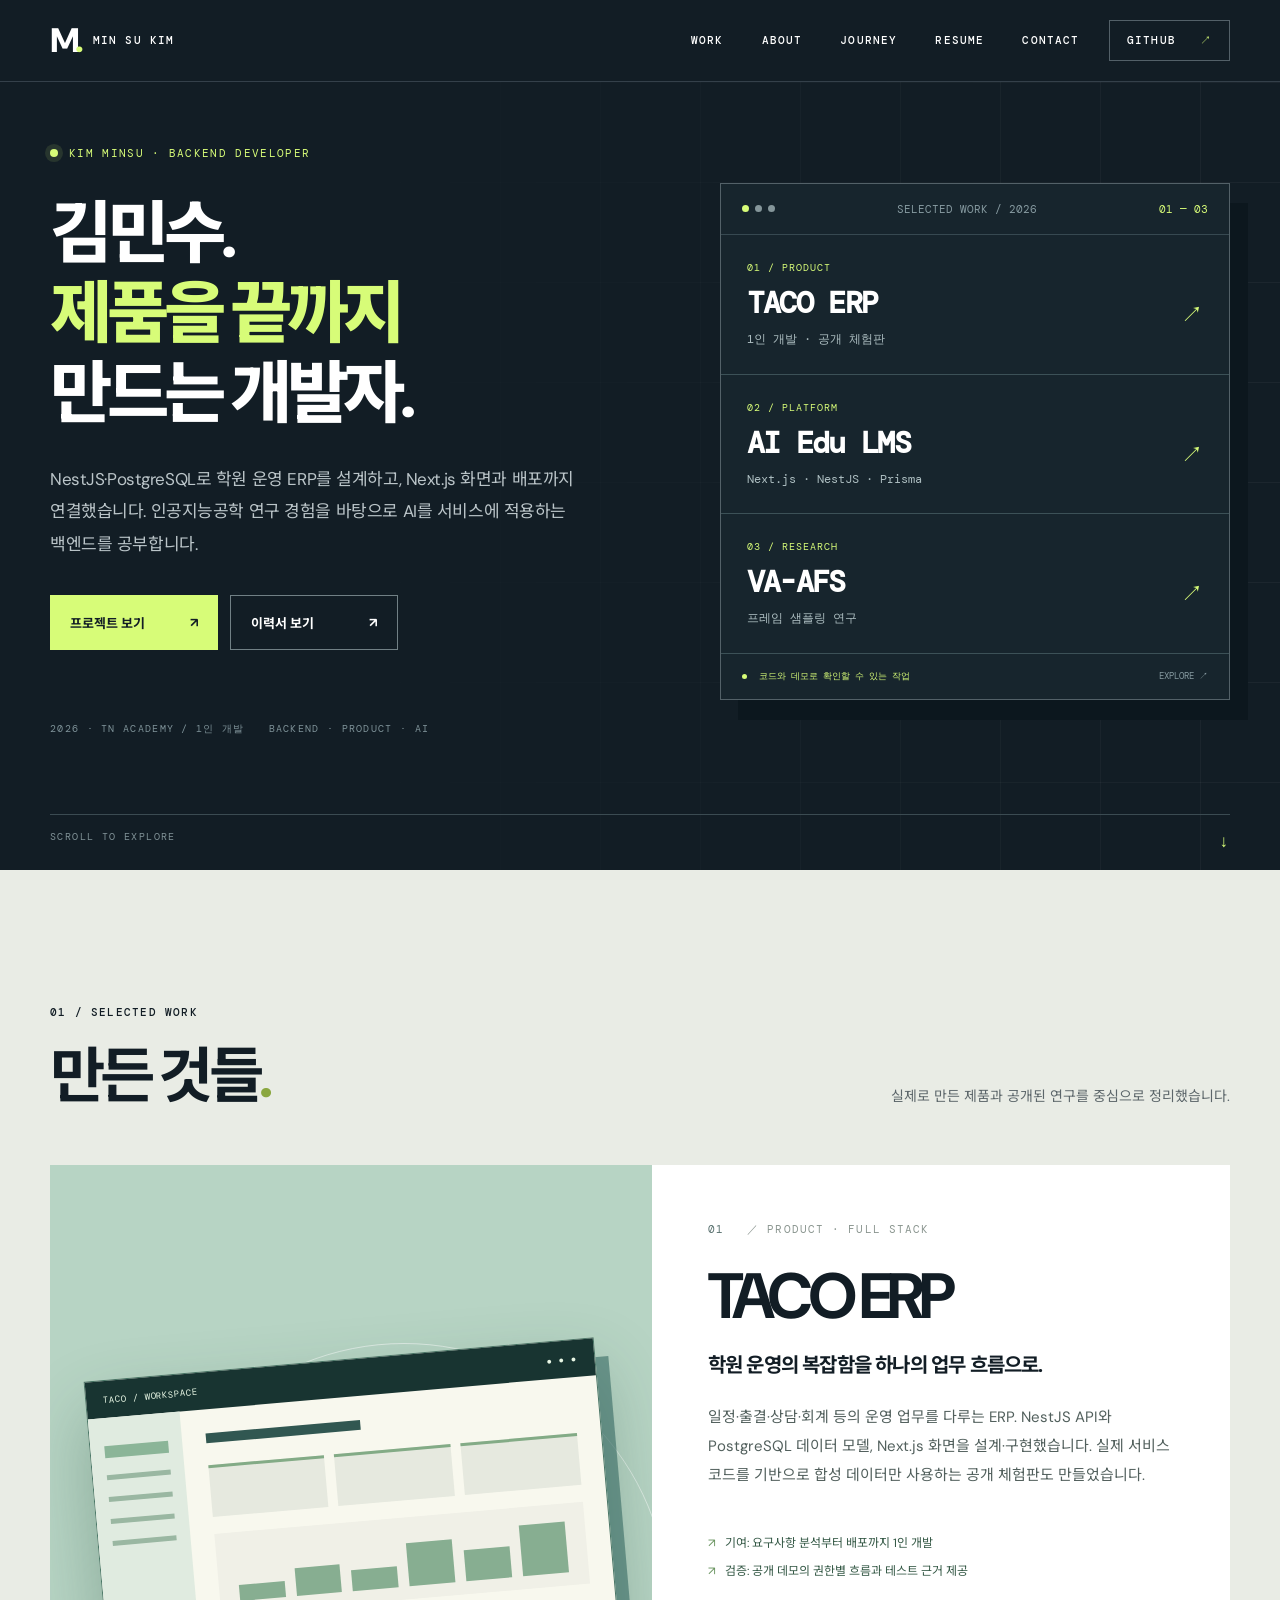
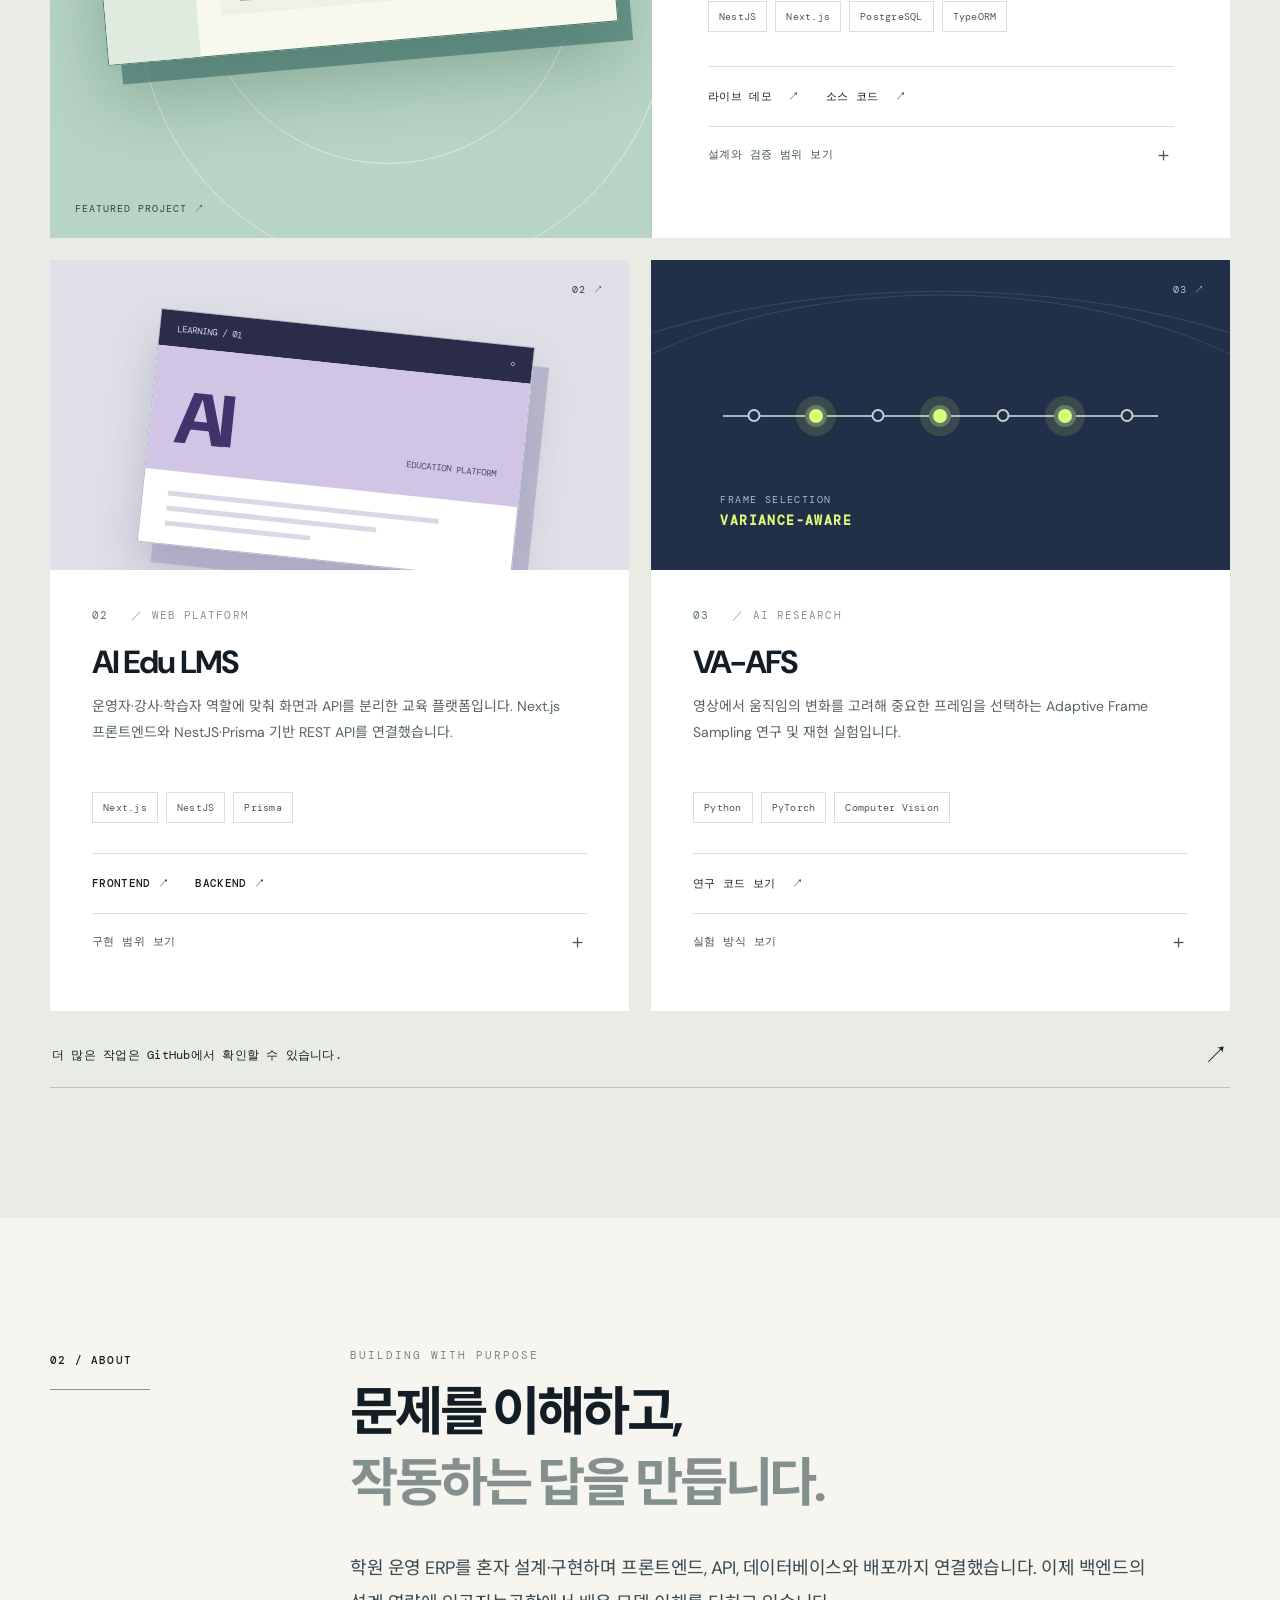
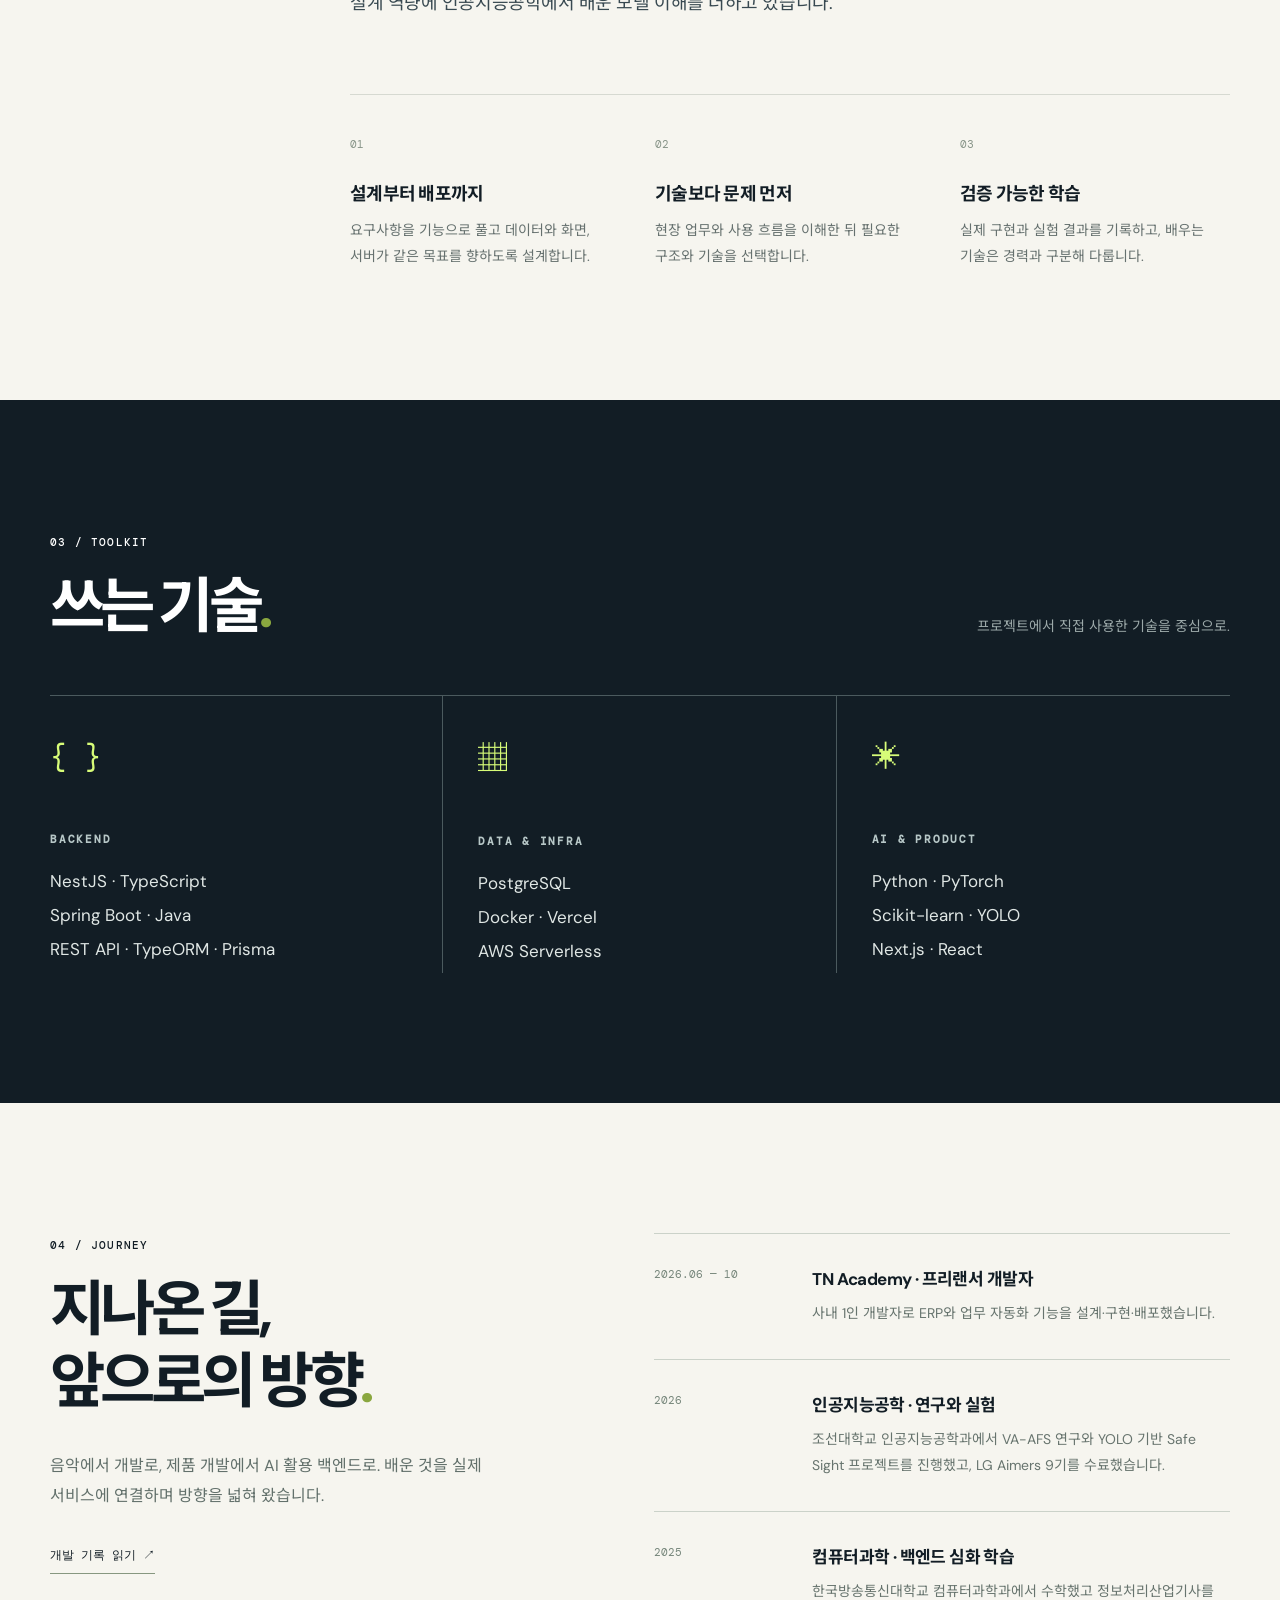
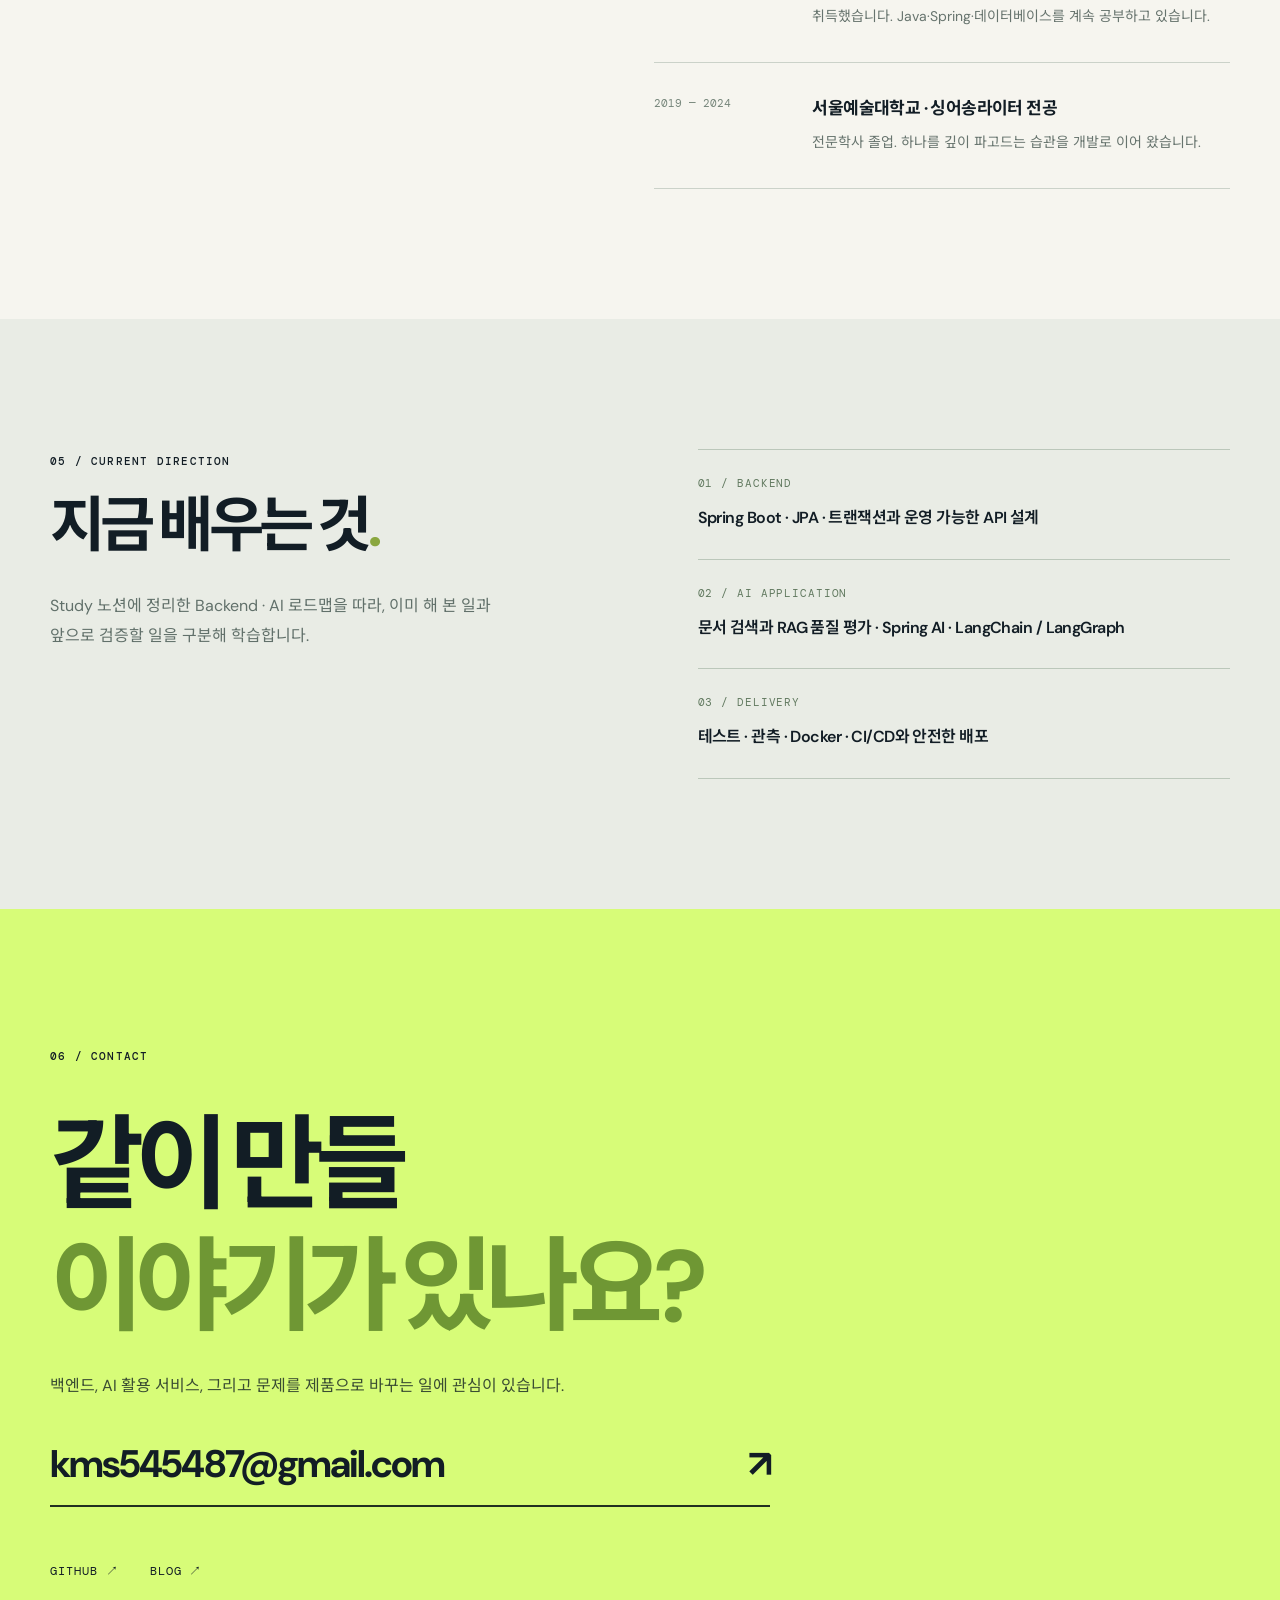
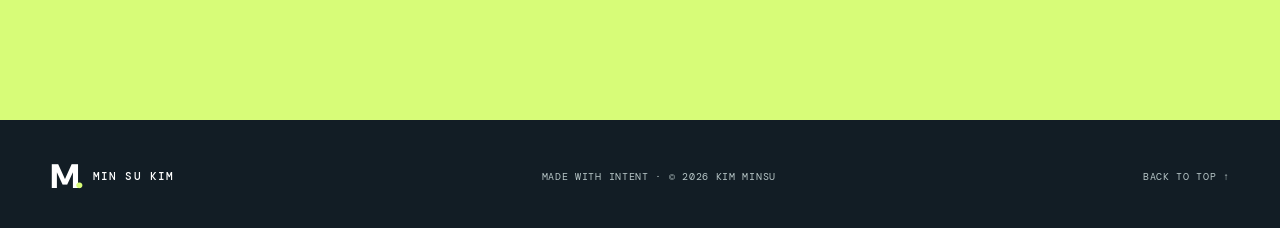
==== index.html @ 041c9965 "feat: publish evidence-based developer portfolio and resume" ====
<!doctype html>
<html lang="ko">
<head>
  <meta charset="utf-8">
  <meta name="viewport" content="width=device-width, initial-scale=1">
  <meta name="theme-color" content="#111c25">
  <meta name="description" content="김민수 | 백엔드와 AI를 연결하는 개발자. NestJS·Spring Boot·PostgreSQL 프로젝트와 머신러닝 연구를 소개합니다.">
  <meta property="og:type" content="website">
  <meta property="og:locale" content="ko_KR">
  <meta property="og:title" content="김민수 — Backend & AI Engineer">
  <meta property="og:description" content="서비스를 설계하고, 만들고, 배포하는 개발자 김민수의 작업 기록.">
  <meta property="og:url" content="https://kiim-miin-su.github.io/github.io/">
  <meta property="og:image" content="https://kiim-miin-su.github.io/github.io/og-image.svg">
  <link rel="canonical" href="https://kiim-miin-su.github.io/github.io/">
  <link rel="icon" href="favicon.svg" type="image/svg+xml">
  <link rel="stylesheet" href="style.css">
  <script src="script.js" defer></script>
  <title>김민수 — Backend & AI Engineer</title>
</head>
<body>
  <a class="skip-link" href="#main">본문으로 바로가기</a>
  <header class="site-header" id="top">
    <div class="container header-inner">
      <a class="wordmark" href="#top" aria-label="김민수 포트폴리오 처음으로"><span class="wordmark-icon">M<span>.</span></span><span>MIN SU KIM</span></a>
      <nav class="desktop-nav" aria-label="주요 메뉴">
        <a href="#work">WORK</a><a href="#about">ABOUT</a><a href="#journey">JOURNEY</a><a href="resume.html">RESUME</a><a href="#contact">CONTACT</a>
      </nav>
      <a class="header-cta" href="https://github.com/Kiim-Miin-Su" target="_blank" rel="noopener noreferrer">GITHUB <span aria-hidden="true">↗</span></a>
      <button class="menu-toggle" type="button" aria-label="메뉴 열기" aria-expanded="false" aria-controls="mobile-nav"><span></span><span></span></button>
    </div>
    <nav class="mobile-nav" id="mobile-nav" aria-label="모바일 메뉴" hidden>
      <a href="#work">프로젝트</a><a href="#about">소개</a><a href="#journey">여정</a><a href="resume.html">이력서</a><a href="#contact">연락하기</a>
    </nav>
  </header>

  <main id="main">
    <section class="hero" aria-labelledby="hero-heading">
      <div class="hero-grid" aria-hidden="true"></div>
      <div class="container hero-inner">
        <div class="hero-copy">
          <div class="eyebrow hero-eyebrow"><span class="status-dot"></span> KIM MINSU · BACKEND DEVELOPER</div>
          <h1 id="hero-heading">김민수.<br><em>제품을 끝까지</em><br>만드는 개발자.</h1>
          <p class="hero-description">NestJS·PostgreSQL로 학원 운영 ERP를 설계하고, Next.js 화면과 배포까지 연결했습니다. 인공지능공학 연구 경험을 바탕으로 AI를 서비스에 적용하는 백엔드를 공부합니다.</p>
          <div class="hero-actions"><a class="button button-accent" href="#work">프로젝트 보기 <span aria-hidden="true">↗</span></a><a class="button button-outline" href="resume.html">이력서 보기 <span aria-hidden="true">↗</span></a></div>
          <div class="hero-meta"><span>2026 · TN ACADEMY / 1인 개발</span><span>BACKEND · PRODUCT · AI</span></div>
        </div>
        <div class="hero-visual hero-proof" aria-label="대표 프로젝트 바로가기">
          <div class="visual-top"><span class="terminal-dots"><i></i><i></i><i></i></span><span>SELECTED WORK / 2026</span><span>01 — 03</span></div>
          <a href="https://taco-portfolio.vercel.app" target="_blank" rel="noopener noreferrer" class="proof-row"><span class="proof-index">01 / PRODUCT</span><strong>TACO ERP</strong><span class="proof-desc">1인 개발 · 공개 체험판</span><span aria-hidden="true">↗</span></a>
          <a href="https://github.com/Kiim-Miin-Su/kit-back" target="_blank" rel="noopener noreferrer" class="proof-row"><span class="proof-index">02 / PLATFORM</span><strong>AI Edu LMS</strong><span class="proof-desc">Next.js · NestJS · Prisma</span><span aria-hidden="true">↗</span></a>
          <a href="https://github.com/Kiim-Miin-Su/VA-AFS" target="_blank" rel="noopener noreferrer" class="proof-row"><span class="proof-index">03 / RESEARCH</span><strong>VA-AFS</strong><span class="proof-desc">프레임 샘플링 연구</span><span aria-hidden="true">↗</span></a>
          <div class="visual-bottom"><span><i></i> 코드와 데모로 확인할 수 있는 작업</span><span>EXPLORE ↗</span></div>
        </div>
      </div>
      <div class="hero-bottom container"><span>SCROLL TO EXPLORE</span><span aria-hidden="true">↓</span></div>
    </section>

    <section class="work section-pad" id="work" aria-labelledby="work-heading">
      <div class="container"><div class="section-heading"><div><span class="section-index">01 / SELECTED WORK</span><h2 id="work-heading">만든 것들<span class="heading-period">.</span></h2></div><p>실제로 만든 제품과 공개된 연구를 중심으로 정리했습니다.</p></div>
        <article class="project-feature"><div class="feature-art" aria-hidden="true"><div class="art-orbit art-orbit-one"></div><div class="art-orbit art-orbit-two"></div><div class="erp-window"><div class="erp-window-top"><span>TACO / WORKSPACE</span><span>● ● ●</span></div><div class="erp-layout"><div class="erp-sidebar"><i></i><i></i><i></i><i></i><i></i></div><div class="erp-panels"><div class="erp-title"></div><div class="erp-stat-row"><i></i><i></i><i></i></div><div class="erp-chart"><div></div><div></div><div></div><div></div><div></div><div></div></div></div></div></div><div class="art-label">FEATURED PROJECT ↗</div></div>
          <div class="feature-body"><div class="project-number">01 <span>／ PRODUCT · FULL STACK</span></div><h3>TACO ERP</h3><p class="project-subtitle">학원 운영의 복잡함을 하나의 업무 흐름으로.</p><p class="project-description">일정·출결·상담·회계 등의 운영 업무를 다루는 ERP. NestJS API와 PostgreSQL 데이터 모델, Next.js 화면을 설계·구현했습니다. 실제 서비스 코드를 기반으로 합성 데이터만 사용하는 공개 체험판도 만들었습니다.</p><div class="project-proof"><span>기여: 요구사항 분석부터 배포까지 1인 개발</span><span>검증: 공개 데모의 권한별 흐름과 테스트 근거 제공</span></div><div class="tag-list"><span>NestJS</span><span>Next.js</span><span>PostgreSQL</span><span>TypeORM</span></div><div class="project-links"><a href="https://taco-portfolio.vercel.app" target="_blank" rel="noopener noreferrer">라이브 데모 <span aria-hidden="true">↗</span></a><a href="https://github.com/Kiim-Miin-Su/taco-portfolio" target="_blank" rel="noopener noreferrer">소스 코드 <span aria-hidden="true">↗</span></a></div><details class="case-details"><summary>설계와 검증 범위 보기</summary><div class="case-detail-body"><p><strong>문제.</strong> 일정·출결·상담·회계 등의 업무가 분산된 학원 운영 흐름을 하나의 서비스로 정리했습니다.</p><p><strong>구현.</strong> NestJS의 권한·DTO·업무 서비스와 PostgreSQL 데이터를 Next.js 화면에 연결했습니다. 체험판에서는 원본 업무 로직에 합성 데이터만 사용합니다.</p><p><strong>검증 범위.</strong> 공개 문서 기준 통합 시나리오 63개(126회 호출)와 인증 추가 20회가 통과했습니다. 고유 API 78/309개가 실제 실행되었으며 전체 API 전수 검증을 뜻하지 않습니다. <a href="https://github.com/Kiim-Miin-Su/taco-portfolio/blob/main/docs/evidence/api-public-http.json" target="_blank" rel="noopener noreferrer">검증 기록 ↗</a></p></div></details></div>
        </article>
        <div class="project-grid">
          <article class="project-card"><div class="card-art art-lms" aria-hidden="true"><div class="lms-screen"><div class="lms-top"><span>LEARNING / 01</span><b>◌</b></div><div class="lms-cover"><span>AI</span><i>EDUCATION PLATFORM</i></div><div class="lms-bars"><i></i><i></i><i></i></div></div><span class="art-corner">02 ↗</span></div><div class="card-copy"><div class="project-number">02 <span>／ WEB PLATFORM</span></div><h3>AI Edu LMS</h3><p>운영자·강사·학습자 역할에 맞춰 화면과 API를 분리한 교육 플랫폼입니다. Next.js 프론트엔드와 NestJS·Prisma 기반 REST API를 연결했습니다.</p><div class="tag-list"><span>Next.js</span><span>NestJS</span><span>Prisma</span></div><div class="project-links"><a href="https://github.com/Kiim-Miin-Su/kit-front" target="_blank" rel="noopener noreferrer">FRONTEND ↗</a><a href="https://github.com/Kiim-Miin-Su/kit-back" target="_blank" rel="noopener noreferrer">BACKEND ↗</a></div><details class="case-details"><summary>구현 범위 보기</summary><div class="case-detail-body"><p><strong>구성.</strong> Next.js App Router의 역할별 화면과 NestJS REST API, Prisma·PostgreSQL 저장소로 분리했습니다.</p><p><strong>확인.</strong> 공개된 프론트엔드·백엔드 README에서 실행 절차와 API 구성을 확인할 수 있습니다. AI 연동은 저장소의 구현 범위에 따라 확인해 주세요.</p></div></details></div></article>
          <article class="project-card"><div class="card-art art-research" aria-hidden="true"><div class="research-path"><span class="research-dot"></span><span class="research-dot active"></span><span class="research-dot"></span><span class="research-dot active"></span><span class="research-dot"></span><span class="research-dot active"></span><span class="research-dot"></span></div><span class="research-label">FRAME SELECTION<br><strong>VARIANCE-AWARE</strong></span><span class="art-corner">03 ↗</span></div><div class="card-copy"><div class="project-number">03 <span>／ AI RESEARCH</span></div><h3>VA-AFS</h3><p>영상에서 움직임의 변화를 고려해 중요한 프레임을 선택하는 Adaptive Frame Sampling 연구 및 재현 실험입니다.</p><div class="tag-list"><span>Python</span><span>PyTorch</span><span>Computer Vision</span></div><div class="project-links"><a href="https://github.com/Kiim-Miin-Su/VA-AFS" target="_blank" rel="noopener noreferrer">연구 코드 보기 <span aria-hidden="true">↗</span></a></div><details class="case-details"><summary>실험 방식 보기</summary><div class="case-detail-body"><p><strong>문제.</strong> 영상의 모든 프레임을 같은 비중으로 처리할 때 중요한 움직임을 효율적으로 고르는 방법을 탐색했습니다.</p><p><strong>실험.</strong> MediaPipe로 skeleton 좌표를 추출하고 분산을 반영한 기준으로 프레임을 선택합니다. BlockGCN 성능 비교 절차를 저장소에 문서화했습니다.</p><p><strong>결과 표기.</strong> 공개 README에 정확도 수치가 확정되어 있지 않아 성능 개선 수치를 주장하지 않습니다.</p></div></details></div></article>
        </div>
        <a class="all-work" href="https://github.com/Kiim-Miin-Su?tab=repositories" target="_blank" rel="noopener noreferrer"><span>더 많은 작업은 GitHub에서 확인할 수 있습니다.</span><span aria-hidden="true">↗</span></a>
      </div>
    </section>

    <section class="intro section-pad" id="about" aria-labelledby="about-heading">
      <div class="container intro-grid">
        <div class="section-side"><span class="section-index">02 / ABOUT</span><span class="section-line"></span></div>
        <div class="intro-content"><p class="kicker">BUILDING WITH PURPOSE</p><h2 id="about-heading">문제를 이해하고,<br><span>작동하는 답을 만듭니다.</span></h2><p class="intro-lead">학원 운영 ERP를 혼자 설계·구현하며 프론트엔드, API, 데이터베이스와 배포까지 연결했습니다. 이제 백엔드의 설계 역량에 인공지능공학에서 배운 모델 이해를 더하고 있습니다.</p>
          <div class="principles"><div><span class="principle-no">01</span><h3>설계부터 배포까지</h3><p>요구사항을 기능으로 풀고 데이터와 화면, 서버가 같은 목표를 향하도록 설계합니다.</p></div><div><span class="principle-no">02</span><h3>기술보다 문제 먼저</h3><p>현장 업무와 사용 흐름을 이해한 뒤 필요한 구조와 기술을 선택합니다.</p></div><div><span class="principle-no">03</span><h3>검증 가능한 학습</h3><p>실제 구현과 실험 결과를 기록하고, 배우는 기술은 경력과 구분해 다룹니다.</p></div></div>
        </div>
      </div>
    </section>

    <section class="capabilities section-pad" aria-labelledby="skills-heading"><div class="container"><div class="section-heading"><div><span class="section-index">03 / TOOLKIT</span><h2 id="skills-heading">쓰는 기술<span class="heading-period">.</span></h2></div><p>프로젝트에서 직접 사용한 기술을 중심으로.</p></div><div class="skill-grid"><div class="skill-group"><span class="skill-icon">{ }</span><h3>BACKEND</h3><p>NestJS · TypeScript<br>Spring Boot · Java<br>REST API · TypeORM · Prisma</p></div><div class="skill-group"><span class="skill-icon">▦</span><h3>DATA &amp; INFRA</h3><p>PostgreSQL<br>Docker · Vercel<br>AWS Serverless</p></div><div class="skill-group"><span class="skill-icon">✳</span><h3>AI &amp; PRODUCT</h3><p>Python · PyTorch<br>Scikit-learn · YOLO<br>Next.js · React</p></div></div></div></section>

    <section class="journey section-pad" id="journey" aria-labelledby="journey-heading"><div class="container journey-grid"><div class="journey-intro"><span class="section-index">04 / JOURNEY</span><h2 id="journey-heading">지나온 길,<br>앞으로의 방향<span class="heading-period">.</span></h2><p>음악에서 개발로, 제품 개발에서 AI 활용 백엔드로. 배운 것을 실제 서비스에 연결하며 방향을 넓혀 왔습니다.</p><a href="https://kms545487.tistory.com" target="_blank" rel="noopener noreferrer" class="text-link">개발 기록 읽기 <span aria-hidden="true">↗</span></a></div><div class="timeline"><div class="timeline-item"><span class="timeline-year">2026.06 — 10</span><div><h3>TN Academy · 프리랜서 개발자</h3><p>사내 1인 개발자로 ERP와 업무 자동화 기능을 설계·구현·배포했습니다.</p></div></div><div class="timeline-item"><span class="timeline-year">2026</span><div><h3>인공지능공학 · 연구와 실험</h3><p>조선대학교 인공지능공학과에서 VA-AFS 연구와 YOLO 기반 Safe Sight 프로젝트를 진행했고, LG Aimers 9기를 수료했습니다.</p></div></div><div class="timeline-item"><span class="timeline-year">2025</span><div><h3>컴퓨터과학 · 백엔드 심화 학습</h3><p>한국방송통신대학교 컴퓨터과학과에서 수학했고 정보처리산업기사를 취득했습니다. Java·Spring·데이터베이스를 계속 공부하고 있습니다.</p></div></div><div class="timeline-item"><span class="timeline-year">2019 — 2024</span><div><h3>서울예술대학교 · 싱어송라이터 전공</h3><p>전문학사 졸업. 하나를 깊이 파고드는 습관을 개발로 이어 왔습니다.</p></div></div></div></div></section>

    <section class="learning section-pad" aria-labelledby="learning-heading"><div class="container learning-grid"><div><span class="section-index">05 / CURRENT DIRECTION</span><h2 id="learning-heading">지금 배우는 것<span class="heading-period">.</span></h2><p>Study 노션에 정리한 Backend · AI 로드맵을 따라, 이미 해 본 일과 앞으로 검증할 일을 구분해 학습합니다.</p></div><div class="learning-list"><div><span>01 / BACKEND</span><p>Spring Boot · JPA · 트랜잭션과 운영 가능한 API 설계</p></div><div><span>02 / AI APPLICATION</span><p>문서 검색과 RAG 품질 평가 · Spring AI · LangChain / LangGraph</p></div><div><span>03 / DELIVERY</span><p>테스트 · 관측 · Docker · CI/CD와 안전한 배포</p></div></div></div></section>

    <section class="contact section-pad" id="contact" aria-labelledby="contact-heading"><div class="container contact-inner"><span class="section-index">06 / CONTACT</span><h2 id="contact-heading">같이 만들<br><em>이야기가 있나요?</em></h2><p>백엔드, AI 활용 서비스, 그리고 문제를 제품으로 바꾸는 일에 관심이 있습니다.</p><a class="contact-mail" href="mailto:kms545487@gmail.com">kms545487@gmail.com <span aria-hidden="true">↗</span></a><div class="contact-other"><a href="https://github.com/Kiim-Miin-Su" target="_blank" rel="noopener noreferrer">GITHUB ↗</a><a href="https://kms545487.tistory.com" target="_blank" rel="noopener noreferrer">BLOG ↗</a></div></div></section>
  </main>
  <footer class="site-footer"><div class="container footer-inner"><a class="wordmark" href="#top"><span class="wordmark-icon">M<span>.</span></span><span>MIN SU KIM</span></a><span>MADE WITH INTENT · © 2026 KIM MINSU</span><a href="#top">BACK TO TOP ↑</a></div></footer>
</body>
</html>
---- style.css ----
@import url('https://fonts.googleapis.com/css2?family=DM+Mono:wght@400;500&family=DM+Sans:wght@400;500;600;700&family=Noto+Sans+KR:wght@400;500;600;700;800;900&display=swap');

:root{--ink:#121d25;--ink-2:#192731;--paper:#f6f5ef;--white:#fff;--muted:#5c666a;--acid:#d7fc78;--line:#d6d9d1;--mono:'DM Mono',ui-monospace,SFMono-Regular,monospace;--body:'DM Sans','Noto Sans KR',system-ui,sans-serif}
*,*::before,*::after{box-sizing:border-box}
html{scroll-behavior:smooth;scroll-padding-top:80px}
body{margin:0;color:var(--ink);background:var(--paper);font-family:var(--body);-webkit-font-smoothing:antialiased;word-break:keep-all}
body.menu-open{overflow:hidden}
button,a{-webkit-tap-highlight-color:transparent}
a{color:inherit;text-decoration:none}
button{font:inherit}
button:focus-visible,a:focus-visible{outline:3px solid #8dad30;outline-offset:4px}
::selection{background:var(--acid);color:var(--ink)}
.container{width:min(100% - 100px,1320px);margin-inline:auto}
.skip-link{position:absolute;z-index:100;top:-100px;left:20px;background:var(--acid);padding:12px 18px}.skip-link:focus{top:16px}
.site-header{height:82px;background:var(--ink);border-bottom:1px solid #34404a;color:var(--white);position:relative;z-index:20}
.header-inner{display:flex;align-items:center;justify-content:space-between;height:100%;gap:30px}
.wordmark{display:inline-flex;align-items:center;gap:13px;white-space:nowrap;font:500 11px/1 var(--mono);letter-spacing:.11em}
.wordmark-icon{font-family:var(--body);font-size:34px;font-weight:900;letter-spacing:-.14em;line-height:.8}.wordmark-icon span{color:var(--acid)}
.desktop-nav{display:flex;align-items:center;gap:clamp(20px,3vw,50px);margin-left:auto}.desktop-nav a,.header-cta{font:500 11px/1 var(--mono);letter-spacing:.1em;transition:color .2s}.desktop-nav a:hover,.header-cta:hover{color:var(--acid)}
.header-cta{border:1px solid #536068;padding:14px 17px;white-space:nowrap}.header-cta span{margin-left:16px;color:var(--acid)}
.menu-toggle{display:none;cursor:pointer;background:none;border:0;padding:12px;flex-direction:column;gap:6px}.menu-toggle span{width:22px;height:2px;background:white}.mobile-nav[hidden]{display:none}
.hero{background:var(--ink);color:var(--white);position:relative;overflow:hidden}.hero-grid{position:absolute;inset:0;background-image:linear-gradient(#ffffff0b 1px,transparent 1px),linear-gradient(90deg,#ffffff0b 1px,transparent 1px);background-size:100px 100px;mask-image:linear-gradient(to right,transparent 25%,black 100%);pointer-events:none}
.hero-inner{min-height:690px;display:grid;grid-template-columns:1fr minmax(380px,.88fr);align-items:center;gap:clamp(55px,7vw,135px);position:relative;padding-top:64px;padding-bottom:78px}
.eyebrow,.section-index,.kicker,.project-number,.tag-list,.project-links,.hero-meta,.hero-bottom,.principle-no,.timeline-year,.skill-group h3,.learning-list span,.contact-other,.site-footer,.text-link,.all-work{font-family:var(--mono)}
.hero-eyebrow{display:flex;align-items:center;gap:11px;color:var(--acid);font-size:11px;letter-spacing:.12em}.status-dot{width:8px;height:8px;background:var(--acid);border-radius:50%;box-shadow:0 0 0 5px #d7fc781b}
h1,h2,h3,p{margin-top:0}.hero h1{font-weight:800;font-size:clamp(45px,5.3vw,86px);letter-spacing:-.075em;line-height:1.18;margin:34px 0 29px}.hero h1 em,.contact h2 em{color:var(--acid);font-style:normal}.hero-description{max-width:550px;color:#bbc5c9;font-size:17px;line-height:1.9;letter-spacing:-.025em;margin-bottom:35px}.hero-actions{display:flex;gap:12px;flex-wrap:wrap}.button{display:inline-flex;justify-content:space-between;align-items:center;gap:32px;min-width:168px;padding:17px 20px;font-size:13px;font-weight:700;transition:transform .2s,background .2s}.button:hover{transform:translateY(-3px)}.button-accent{background:var(--acid);color:var(--ink)}.button-accent:hover{background:#e8ffa8}.button-outline{border:1px solid #718085;color:white}.button-outline:hover{background:#23343e}.hero-meta{display:flex;flex-wrap:wrap;gap:9px 24px;margin-top:72px;color:#7e9298;font-size:10px;letter-spacing:.13em}
.hero-visual{position:relative;max-width:560px;width:100%;justify-self:end;background:#17252d;border:1px solid #536168;box-shadow:20px 24px 0 #0c171e,0 35px 70px #0003;transform:rotate(1.2deg);font-family:var(--mono);font-size:11px}.visual-top,.visual-bottom{display:flex;align-items:center;justify-content:space-between;color:#869aa0;padding:16px 21px;border-bottom:1px solid #374951}.visual-top span:last-child{color:var(--acid)}.terminal-dots{display:flex;gap:6px}.terminal-dots i{width:7px;height:7px;border-radius:50%;background:#85969a}.terminal-dots i:first-child{background:#d7fc78}.visual-body{padding:35px 32px 30px}.visual-comment{color:#78908f;margin-bottom:20px}.visual-code{font:500 clamp(12px,1.18vw,16px)/2.05 var(--mono);white-space:nowrap;color:#d9e5e5}.code-purple{color:#caafe7}.code-green{color:#a8d6b5}.code-yellow{color:var(--acid)}.cursor{color:var(--acid);animation:blink 1s step-end infinite}@keyframes blink{50%{opacity:0}}.visual-diagram{display:flex;align-items:center;justify-content:space-between;gap:6px;border-top:1px dashed #465760;margin-top:35px;padding-top:24px;color:#b5c9c7;font-size:9px}.visual-diagram span{border:1px solid #61716d;padding:8px 7px}.visual-diagram b{color:var(--acid)}.visual-bottom{border-bottom:0;border-top:1px solid #374951;padding-block:16px;font-size:9px}.visual-bottom span:first-child{color:var(--acid)}.visual-bottom i{display:inline-block;width:5px;height:5px;border-radius:50%;background:var(--acid);vertical-align:middle;margin-right:7px}
.hero-bottom{position:relative;display:flex;justify-content:space-between;border-top:1px solid #3b4b52;padding-top:15px;padding-bottom:18px;color:#809297;font:10px var(--mono);letter-spacing:.14em}.hero-bottom span:last-child{color:var(--acid);font-size:17px}
.section-pad{padding-block:130px}.section-index{display:inline-block;font-size:11px;font-weight:500;letter-spacing:.11em}.section-line{display:block;width:100px;height:1px;background:#87918f;margin-top:20px}.kicker{color:#7c877c;font-size:11px;letter-spacing:.18em;margin-bottom:15px}.intro-grid{display:grid;grid-template-columns:220px 1fr;gap:80px}.intro-content h2{font-size:clamp(35px,4.1vw,64px);letter-spacing:-.06em;line-height:1.35;margin-bottom:32px}.intro-content h2 span{color:#84908d}.intro-lead{font-size:18px;line-height:1.95;max-width:810px;letter-spacing:-.025em;color:#384951}.principles{border-top:1px solid var(--line);display:grid;grid-template-columns:repeat(3,1fr);gap:35px;margin-top:73px;padding-top:37px}.principle-no{color:#879488;font-size:11px}.principles h3{font-size:18px;letter-spacing:-.04em;margin:26px 0 12px}.principles p{color:#66716f;font-size:14px;line-height:1.85;margin:0}
.work{background:#e9ece5}.section-heading{display:flex;justify-content:space-between;align-items:end;gap:35px;margin-bottom:52px}.section-heading h2,.journey h2,.learning h2{font-size:clamp(38px,4.7vw,69px);line-height:1.2;letter-spacing:-.075em;margin:20px 0 0}.heading-period{color:#8aa73f}.section-heading>p{color:var(--muted);font-size:14px;margin:0 0 8px}
.project-feature{display:grid;grid-template-columns:1.04fr 1fr;min-height:510px;background:var(--white)}.feature-art{position:relative;background:#b7d4c4;overflow:hidden;display:flex;align-items:center;justify-content:center;padding:45px}.art-orbit{position:absolute;width:530px;height:530px;border-radius:50%;border:1px solid #ffffff80}.art-orbit-one{transform:translate(10%,20%)}.art-orbit-two{width:375px;height:375px;transform:translate(10%,20%)}.erp-window{position:relative;width:min(100%,520px);height:285px;background:#f8f8ee;box-shadow:13px 20px 0 #366a6399,0 34px 70px #2b524055;transform:rotate(-5deg);border:1px solid #497666}.erp-window-top{height:37px;background:#183431;color:#e8f7e5;display:flex;align-items:center;justify-content:space-between;padding:0 17px;font:9px var(--mono);letter-spacing:.1em}.erp-layout{height:calc(100% - 37px);display:flex}.erp-sidebar{width:18%;background:#e0ebe0;padding:28px 14px}.erp-sidebar i{display:block;height:5px;margin-bottom:17px;background:#9ab7a2}.erp-sidebar i:first-child{height:12px;background:#8bb598}.erp-panels{flex:1;padding:24px}.erp-title{width:42%;height:10px;background:#315751;margin-bottom:22px}.erp-stat-row{display:flex;gap:10px}.erp-stat-row i{display:block;flex:1;height:52px;background:#e6e9df;border-top:3px solid #83ab86}.erp-chart{height:82px;background:#f0f0e7;margin-top:17px;display:flex;align-items:end;gap:11px;padding:13px 20px}.erp-chart div{flex:1;background:#87ae91}.erp-chart div:nth-child(1){height:28%}.erp-chart div:nth-child(2){height:50%}.erp-chart div:nth-child(3){height:37%}.erp-chart div:nth-child(4){height:77%}.erp-chart div:nth-child(5){height:55%}.erp-chart div:nth-child(6){height:91%}.art-label,.art-corner{position:absolute;font:10px var(--mono);letter-spacing:.1em}.art-label{bottom:22px;left:25px;color:#244d3f}.feature-body{padding:clamp(35px,4.4vw,75px);align-self:center}.project-number{color:#59716f;font-size:11px;letter-spacing:.1em}.project-number span{color:#8b9690;margin-left:15px}.feature-body h3{font-size:clamp(44px,5vw,76px);letter-spacing:-.085em;line-height:1.1;margin:25px 0 17px}.project-subtitle{font-size:20px;font-weight:700;letter-spacing:-.04em}.project-description{font-size:15px;line-height:1.95;color:#52605d;margin:25px 0 27px}.tag-list{display:flex;flex-wrap:wrap;gap:8px}.tag-list span{border:1px solid #d8ded8;padding:8px 10px;font-size:10px;letter-spacing:.025em;color:#4a5c53}.project-links{display:flex;gap:26px;flex-wrap:wrap;border-top:1px solid #d8ded8;margin-top:34px;padding-top:22px;font-size:11px;font-weight:500;letter-spacing:.03em}.project-links a:hover,.text-link:hover,.contact-other a:hover{color:#668922}.project-links a span{margin-left:9px}
.project-grid{display:grid;grid-template-columns:repeat(2,minmax(0,1fr));gap:22px;margin-top:22px}.project-card{background:var(--white);min-width:0}.card-art{height:310px;position:relative;overflow:hidden;display:flex;align-items:center;justify-content:center}.art-lms{background:#e0e0e9}.lms-screen{background:#fff;width:65%;height:235px;transform:rotate(6deg) translateY(29px);box-shadow:16px 19px 0 #9e9dbd99,0 25px 45px #53527040;border:1px solid #b7b7c7}.lms-top{height:36px;display:flex;justify-content:space-between;align-items:center;padding:0 17px;background:#2b2c49;color:#d6d6f6;font:9px var(--mono)}.lms-cover{height:124px;background:#d1c5e5;padding:25px;display:flex;align-items:end;justify-content:space-between}.lms-cover span{font-size:73px;font-weight:900;letter-spacing:-.1em;color:#41336b;line-height:.75}.lms-cover i{font:9px var(--mono);font-style:normal;color:#514672}.lms-bars{padding:20px 25px}.lms-bars i{display:block;height:5px;background:#d9d8e4;width:84%;margin-bottom:10px}.lms-bars i:nth-child(2){width:65%}.lms-bars i:nth-child(3){width:45%}.art-corner{top:23px;right:25px;color:#34374e}.art-research{background:#222f48}.art-research::before,.art-research::after{content:'';position:absolute;inset:-50%;border:1px solid #94a6c533;border-radius:50%;transform:translateY(30%)}.art-research::after{inset:-25%;transform:translateY(24%)}.research-path{position:relative;display:flex;align-items:center;gap:0;width:75%;z-index:1}.research-path::before{content:'';position:absolute;height:2px;background:#a5b8c2;left:0;right:0;top:50%}.research-dot{width:15px;height:15px;flex:1;position:relative;z-index:1}.research-dot::after{content:'';display:block;width:13px;height:13px;border-radius:50%;border:2px solid #c4d2d2;background:#222f48;position:absolute;top:1px;left:50%;transform:translateX(-50%)}.research-dot.active::after{width:22px;height:22px;top:-3px;background:var(--acid);border:4px solid #627a69;box-shadow:0 0 0 9px #d7fc7820}.research-label{position:absolute;left:12%;bottom:38px;color:#abbcc5;font:10px/1.8 var(--mono);letter-spacing:.14em}.research-label strong{color:var(--acid);font-size:13px}.art-research .art-corner{color:#bac8d8}.card-copy{padding:38px 42px 42px}.card-copy h3{font-size:32px;letter-spacing:-.06em;margin:18px 0 11px}.card-copy>p{font-size:14px;color:#566560;line-height:1.85;min-height:79px;margin-bottom:19px}.card-copy .project-links{margin-top:30px}.all-work{border-bottom:1px solid #b7c0b9;display:flex;align-items:center;justify-content:space-between;padding:28px 2px 16px;font-size:12px;letter-spacing:.02em}.all-work:hover{color:#678a20}.all-work span:last-child{font-size:24px}
.capabilities{background:var(--ink);color:white}.capabilities .section-heading>p{color:#9ca9a9}.skill-grid{border-top:1px solid #4b5a5e;display:grid;grid-template-columns:repeat(3,1fr)}.skill-group{padding:42px 35px 5px;border-right:1px solid #4b5a5e}.skill-group:first-child{padding-left:0}.skill-group:last-child{border-right:0}.skill-icon{color:var(--acid);font:29px var(--mono)}.skill-group h3{margin:56px 0 18px;font-size:11px;letter-spacing:.16em;color:#b7c7c7}.skill-group p{font-size:17px;line-height:2;color:#e0e7e5;margin:0}
.journey{background:var(--paper)}.journey-grid{display:grid;grid-template-columns:.85fr 1fr;gap:clamp(70px,9vw,150px)}.journey-intro>p{font-size:16px;line-height:1.9;color:#62706b;margin:32px 0}.text-link{display:inline-block;border-bottom:1px solid #879780;padding-bottom:9px;font-size:12px}.timeline-item{display:grid;grid-template-columns:130px 1fr;gap:28px;border-top:1px solid #cbd2c9;padding:31px 0 33px}.timeline-item:last-child{border-bottom:1px solid #cbd2c9}.timeline-year{font-size:11px;line-height:1.7;color:#75857a}.timeline h3{font-size:17px;letter-spacing:-.035em;margin:0 0 11px}.timeline p{font-size:14px;line-height:1.8;color:#67746e;margin:0}
.learning{background:#e9ece5}.learning-grid{display:grid;grid-template-columns:1fr 1fr;gap:clamp(60px,9vw,150px)}.learning-grid>div:first-child>p{max-width:465px;margin:28px 0 0;color:#61706a;line-height:1.9}.learning-list>div{border-top:1px solid #bbc7ba;padding:21px 0 27px}.learning-list>div:last-child{border-bottom:1px solid #bbc7ba}.learning-list span{color:#627a60;font-size:11px;letter-spacing:.08em}.learning-list p{margin:13px 0 0;font-size:16px;font-weight:600;line-height:1.65;letter-spacing:-.035em}
.contact{background:var(--acid);padding-block:135px 140px}.contact-inner{position:relative}.contact h2{font-size:clamp(58px,8vw,118px);letter-spacing:-.09em;line-height:1.2;margin:39px 0 23px}.contact h2 em{color:#6f9734}.contact-inner>p{font-size:16px;line-height:1.7;color:#3a4d32;margin-bottom:40px}.contact-mail{display:flex;align-items:center;justify-content:space-between;width:min(100%,720px);border-bottom:2px solid #203020;padding-bottom:16px;font-size:clamp(24px,3vw,39px);font-weight:700;letter-spacing:-.05em;overflow-wrap:anywhere}.contact-mail:hover{color:#597929}.contact-other{display:flex;gap:31px;margin-top:56px;font-size:12px;letter-spacing:.08em}.contact-other a:hover{color:#496a1f}
.site-footer{background:var(--ink);color:#b7c6c7}.footer-inner{min-height:112px;display:flex;align-items:center;justify-content:space-between;gap:25px;font-size:10px;letter-spacing:.07em}.footer-inner a:last-child:hover{color:var(--acid)}.footer-inner .wordmark{color:white}
@media(max-width:1100px){.container{width:min(100% - 64px,1320px)}.hero-inner{gap:45px;grid-template-columns:1fr .9fr}.hero-visual{transform:none}.visual-body{padding:28px 20px}.intro-grid{grid-template-columns:140px 1fr;gap:38px}.feature-body{padding:38px}.visual-diagram{font-size:8px}.visual-diagram span{padding:7px 4px}.journey-grid{gap:60px}}
@media(max-width:760px){html{scroll-padding-top:65px}.container{width:min(100% - 40px,640px)}.site-header{height:68px}.desktop-nav,.header-cta{display:none}.menu-toggle{display:flex}.mobile-nav{position:absolute;top:68px;left:0;right:0;background:var(--ink-2);border-bottom:1px solid #52615e;padding:14px 20px 25px;display:flex;flex-direction:column}.mobile-nav a{padding:15px 0;font-size:16px;border-bottom:1px solid #ffffff20}.hero-inner{display:flex;flex-direction:column;align-items:stretch;min-height:unset;gap:48px;padding-top:84px;padding-bottom:58px}.hero h1{font-size:clamp(45px,10vw,75px);margin-top:27px}.hero-description{font-size:15px}.hero-meta{margin-top:40px}.hero-visual{max-width:540px;align-self:center;box-shadow:11px 14px 0 #0c171e}.visual-code{font-size:clamp(11px,3vw,16px)}.hero-bottom{padding-top:13px}.section-pad{padding-block:78px}.intro-grid,.journey-grid,.learning-grid{display:block}.section-side{margin-bottom:36px}.section-line{width:56px}.intro-content h2{font-size:clamp(34px,7vw,55px)}.intro-lead{font-size:16px}.principles{grid-template-columns:1fr;gap:22px;margin-top:48px}.principles>div{border-bottom:1px solid var(--line);padding-bottom:23px}.principles h3{margin:13px 0 8px}.section-heading{display:block;margin-bottom:33px}.section-heading>p{margin-top:14px}.project-feature,.project-grid{display:block}.feature-art{min-height:330px}.feature-body{padding:35px 26px 40px}.feature-body h3{font-size:55px}.project-card{margin-top:20px}.card-art{height:270px}.card-copy{padding:31px 27px 35px}.card-copy>p{min-height:0}.skill-grid{grid-template-columns:1fr}.skill-group{border-right:0;border-bottom:1px solid #4b5a5e;padding:27px 0 27px!important}.skill-group:last-child{border-bottom:0}.skill-group h3{margin:17px 0 9px}.skill-group p{font-size:15px}.timeline{margin-top:45px}.learning-list{margin-top:35px}.contact h2{font-size:clamp(55px,10vw,89px)}.contact-mail{font-size:clamp(22px,4vw,34px)}.footer-inner{min-height:150px;flex-wrap:wrap;align-content:center;justify-content:space-between}.footer-inner>span{order:3;width:100%;color:#889a9a}}
@media(max-width:430px){.container{width:calc(100% - 34px)}.hero-inner{padding-top:66px}.hero-eyebrow{font-size:9px}.hero h1{font-size:43px}.button{min-width:145px;padding:15px;gap:12px}.visual-top{padding:13px 10px;font-size:9px}.visual-body{padding:23px 12px}.visual-code{font-size:10px}.visual-diagram{gap:2px;font-size:6px}.visual-diagram span{padding:6px 2px}.visual-bottom{padding:12px 10px;font-size:7px}.erp-window{height:230px}.feature-art{padding:28px;min-height:285px}.timeline-item{grid-template-columns:1fr;gap:9px}.contact-mail{font-size:21px}}
@media(prefers-reduced-motion:reduce){html{scroll-behavior:auto}*,*::before,*::after{animation-duration:.01ms!important;transition-duration:.01ms!important}}

/* Evidence-first project and résumé additions. */
.hero-proof{transform:none;box-shadow:18px 20px 0 #0c171e}
.hero-proof .visual-top{padding-block:18px}
.proof-row{display:grid;grid-template-columns:1fr auto;gap:9px 10px;align-items:center;padding:26px 26px;border-bottom:1px solid #3c5157;transition:background .2s,color .2s}
.proof-row:hover,.proof-row:focus-visible{background:#26403f;color:var(--acid)}
.proof-row .proof-index{grid-column:1/-1;color:var(--acid);font:10px var(--mono);letter-spacing:.1em}
.proof-row strong{font-size:clamp(22px,2.35vw,34px);font-weight:700;letter-spacing:-.055em}
.proof-row .proof-desc{grid-column:1;color:#aebfc2;font-size:12px}
.proof-row>span:last-child{grid-column:2;grid-row:2/4;align-self:center;color:var(--acid);font:22px var(--mono)}
.hero-proof .visual-bottom{border:0;gap:12px}
.project-proof{display:grid;gap:9px;padding:16px 0 20px;font-size:12px;line-height:1.6;color:#355946}
.project-proof span{padding-left:17px;position:relative}.project-proof span::before{content:'↗';position:absolute;left:0;color:#67925d}
.case-details{margin-top:22px;border-top:1px solid #d8ded8;color:#42534c}
.case-details summary{cursor:pointer;padding:18px 0;font:500 11px var(--mono);letter-spacing:.04em;list-style:none;display:flex;justify-content:space-between;align-items:center}
.case-details summary::-webkit-details-marker{display:none}.case-details summary::after{content:'＋';font-size:19px;line-height:1}.case-details[open] summary::after{content:'−'}
.case-details summary:hover{color:#577d28}.case-detail-body{border-top:1px solid #e1e5df;padding:13px 0 2px}.case-detail-body p{font-size:13px;line-height:1.85;margin:12px 0}.case-detail-body strong{color:#1c3126}.case-detail-body a{border-bottom:1px solid currentColor}
.resume-page{background:#ecefe8}.resume-container{width:min(100% - 48px,930px);margin:0 auto}
.resume-breadcrumb{font:11px var(--mono);letter-spacing:.04em;color:#67766d;display:inline-block;margin:45px 0 30px}.resume-breadcrumb:hover{color:#283d2e}
.resume-paper{background:#fff;padding:clamp(26px,6vw,70px);box-shadow:0 14px 60px #2639270d;margin-bottom:65px}
.resume-heading{display:grid;grid-template-columns:1fr auto;gap:24px;border-bottom:2px solid var(--ink);padding-bottom:34px}
.resume-heading .section-index{color:#607e50}.resume-heading h1{font-size:clamp(37px,5vw,66px);letter-spacing:-.07em;line-height:1.1;margin:14px 0 13px}.resume-heading h1 span{display:block;color:#7d8c80;font-size:clamp(15px,2vw,22px);font-weight:500;letter-spacing:0;margin-top:14px}.resume-heading p{max-width:650px;color:#56635c;font-size:15px;line-height:1.8;margin:0}.resume-contact{display:flex;flex-direction:column;align-items:flex-end;justify-content:end;gap:11px;white-space:nowrap;font:11px var(--mono);color:#526b59}.resume-contact a:hover{color:#71953d}.resume-section{display:grid;grid-template-columns:170px 1fr;gap:35px;padding:35px 0;border-bottom:1px solid #dce1d8}.resume-section h2{margin:3px 0;font:500 11px var(--mono);letter-spacing:.1em;color:#607b5d}.resume-section article+article{border-top:1px solid #e5e8e2;margin-top:27px;padding-top:27px}.resume-role{display:flex;justify-content:space-between;align-items:baseline;gap:15px}.resume-role h3{font-size:19px;letter-spacing:-.04em;margin:0 0 11px}.resume-role time,.resume-role>span{font:11px var(--mono);color:#78867c;white-space:nowrap}.resume-section ul{padding-left:18px;margin:9px 0 0}.resume-section li{padding-left:5px;margin:10px 0;line-height:1.8;color:#4e5f54;font-size:14px}.resume-section li::marker{color:#78a45d}.resume-section a{color:#3d6c43;text-decoration:underline;text-underline-offset:3px}.resume-section p{color:#506158;font-size:14px;line-height:1.85;margin:8px 0 0}.resume-tags{display:flex;gap:8px;flex-wrap:wrap;margin:14px 0}.resume-tags span{font:11px var(--mono);padding:7px 9px;background:#eef2eb;color:#3e5a45}.resume-actions{display:flex;justify-content:flex-end;gap:16px;padding:0 0 60px}.resume-actions a,.resume-actions button{background:none;border:0;padding:9px 0;border-bottom:1px solid #839483;cursor:pointer;font:12px var(--mono);color:#384e40}
@media(max-width:760px){.hero-proof{max-width:none}.proof-row{padding:19px 18px}.proof-row strong{font-size:24px}.resume-heading{display:block}.resume-contact{align-items:flex-start;margin-top:23px}.resume-section{display:block;padding:27px 0}.resume-section h2{margin-bottom:21px}.resume-role{display:block}.resume-role time,.resume-role>span{display:block;margin-bottom:12px}.resume-paper{margin-bottom:22px}}
@media print{.site-header,.resume-breadcrumb,.resume-actions,.site-footer{display:none!important}.resume-page{background:white}.resume-paper{box-shadow:none;padding:0;margin:0}.resume-container{width:auto}.resume-section{break-inside:avoid;padding:17px 0}.resume-heading{padding-bottom:18px}.resume-heading h1{font-size:34px}.resume-role h3{font-size:15px}.resume-section li,.resume-section p{font-size:11px}.resume-section article+article{margin-top:12px;padding-top:12px}}
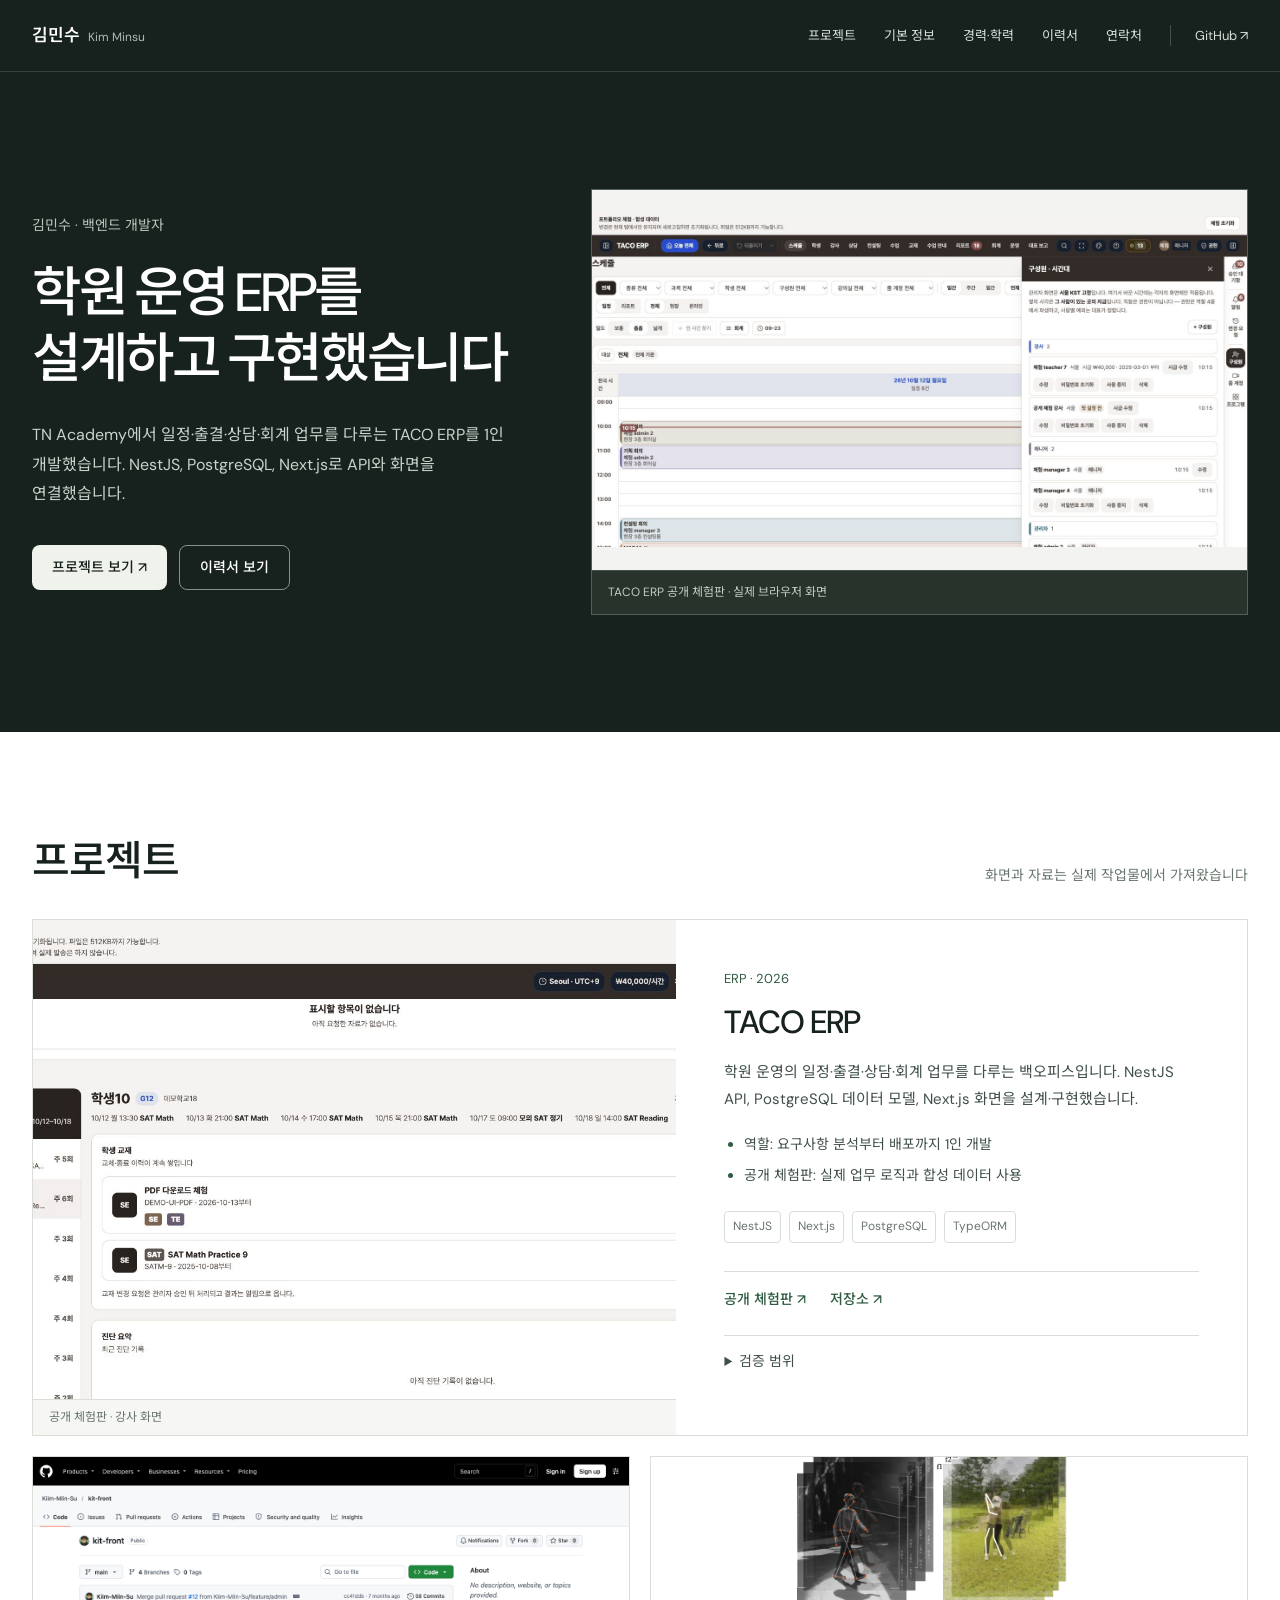
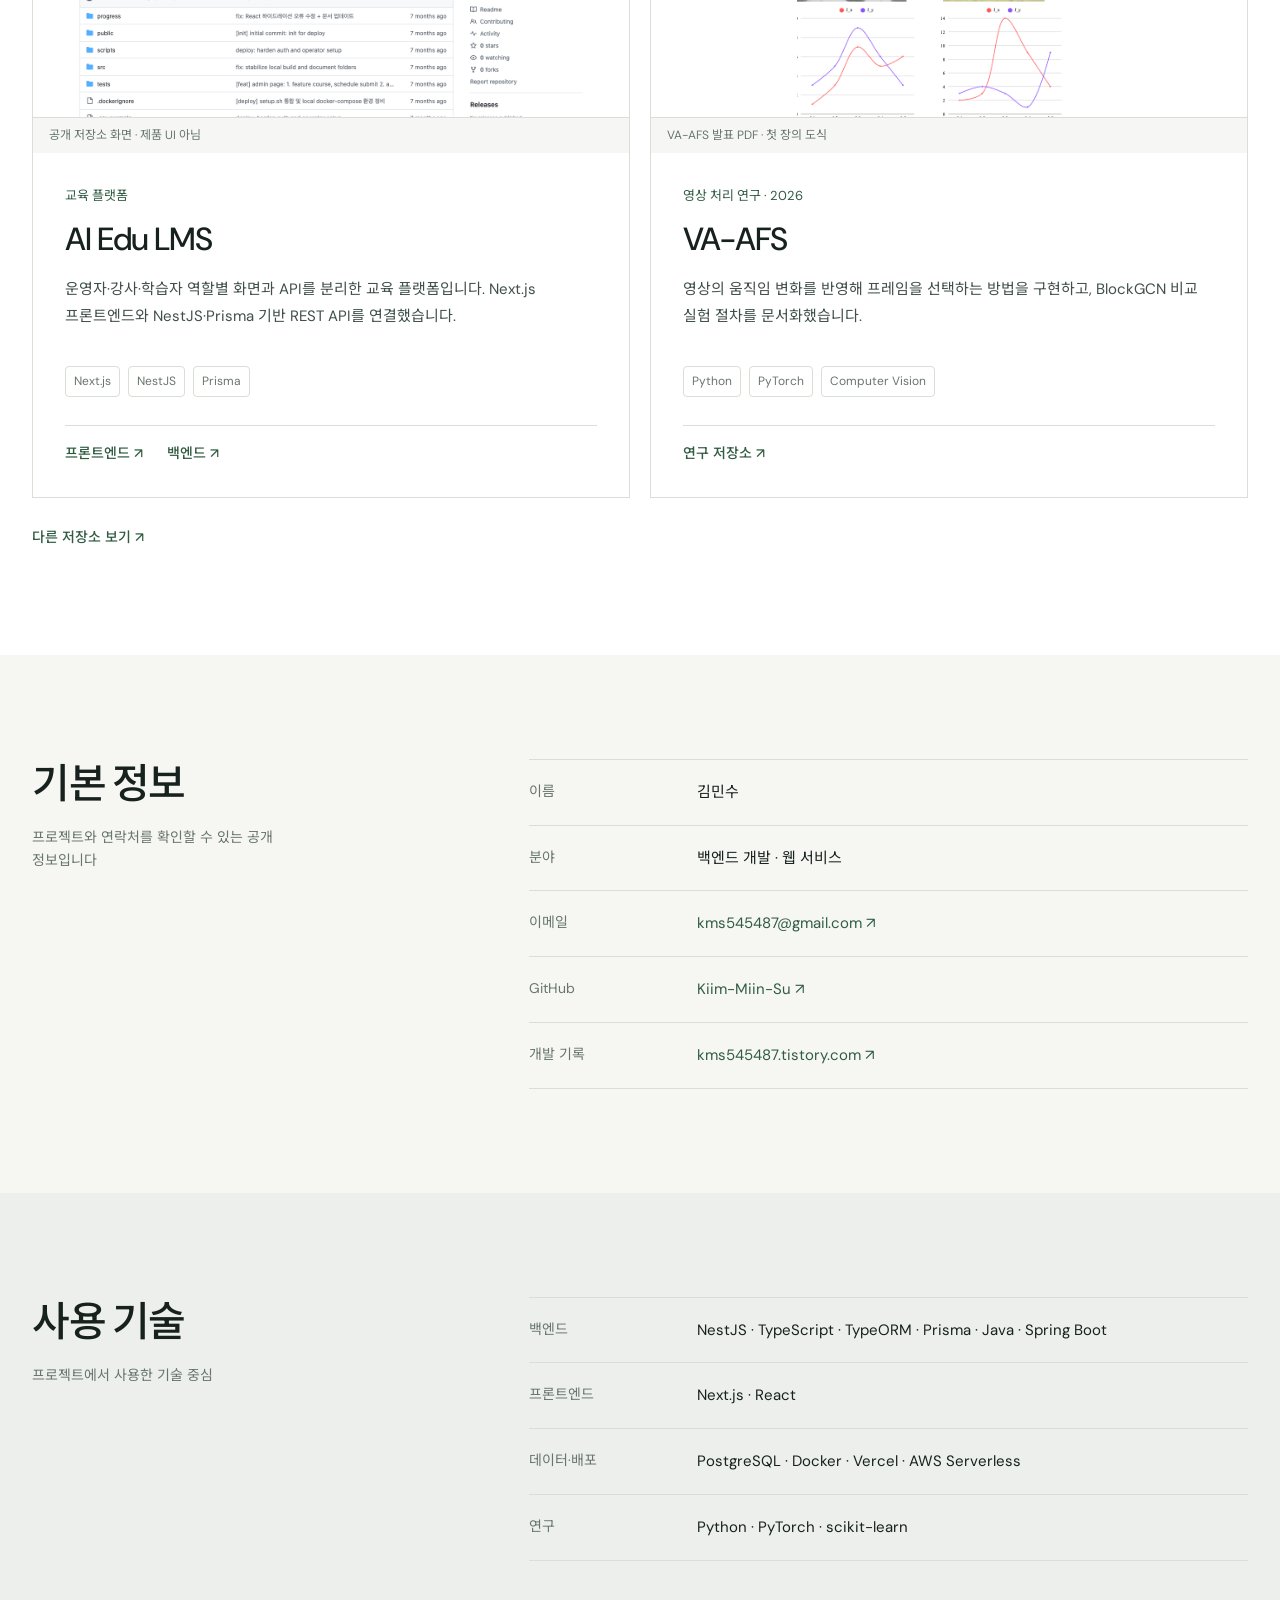
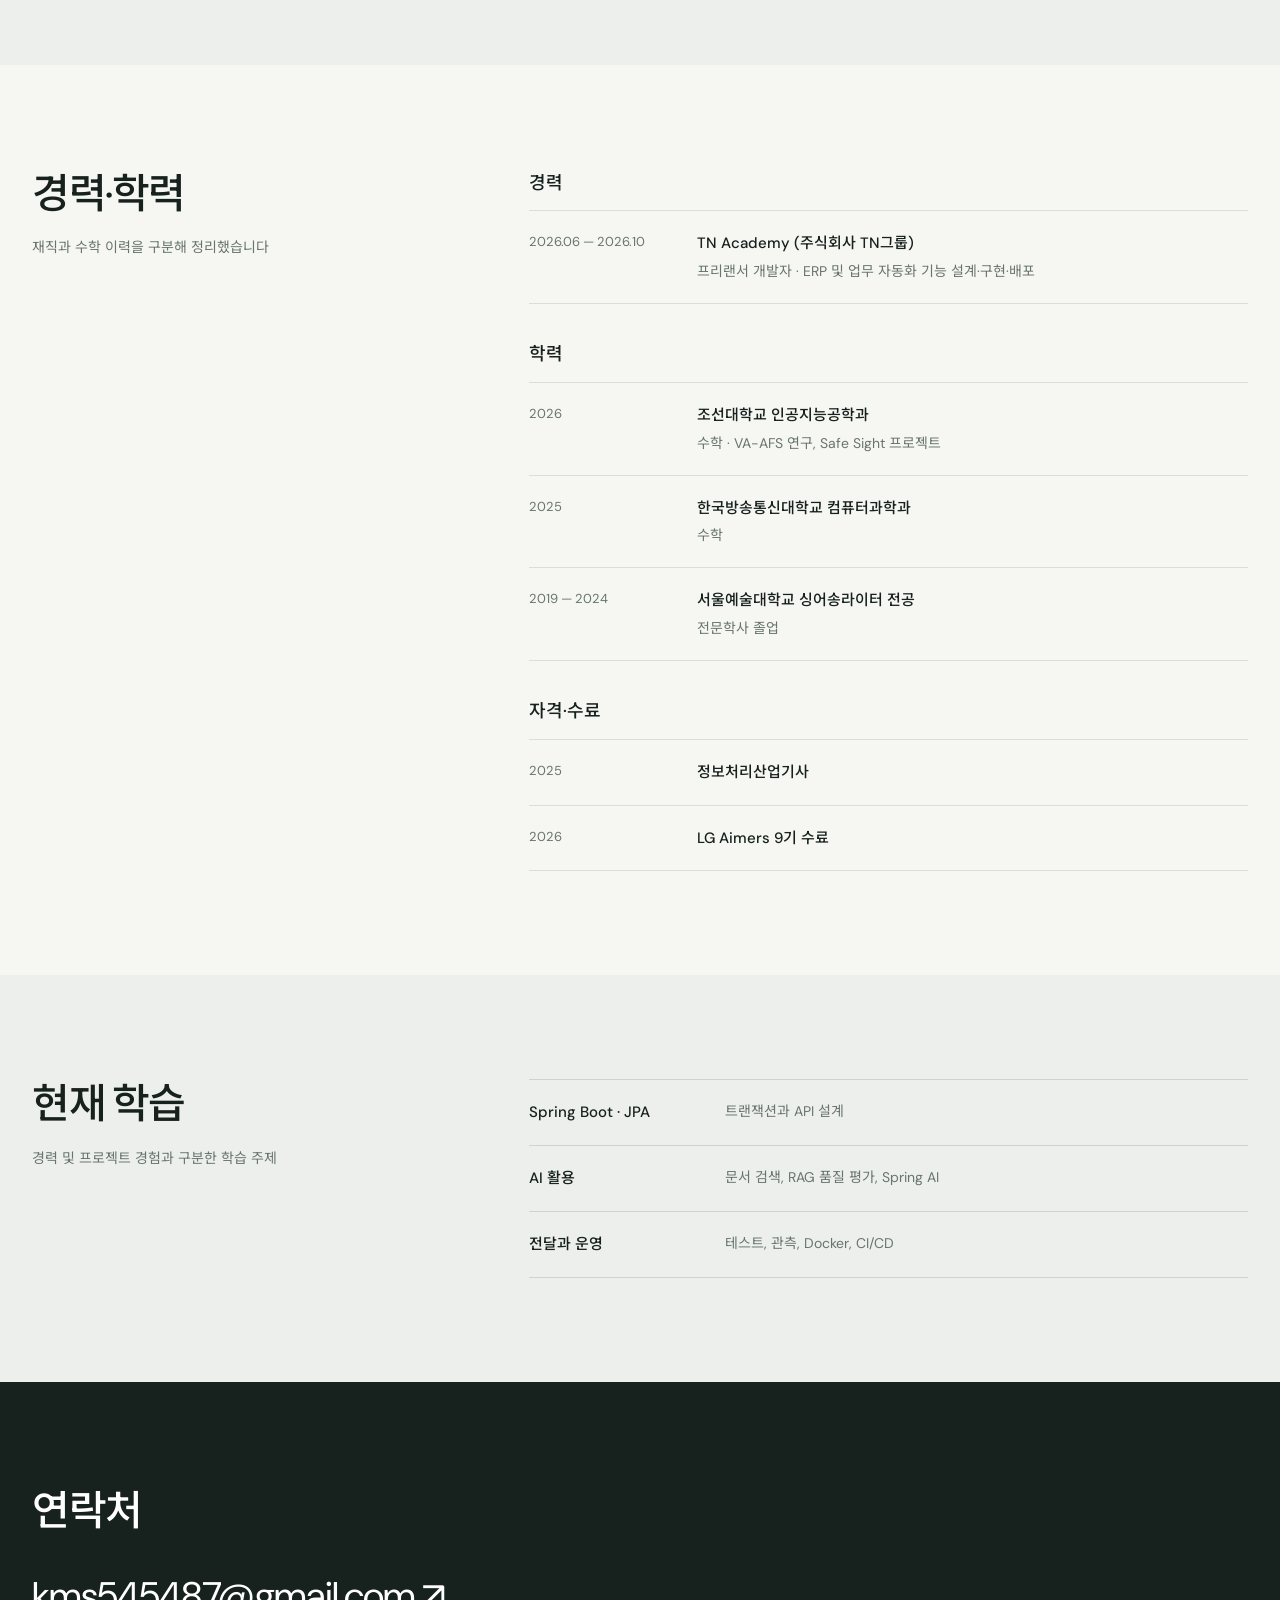
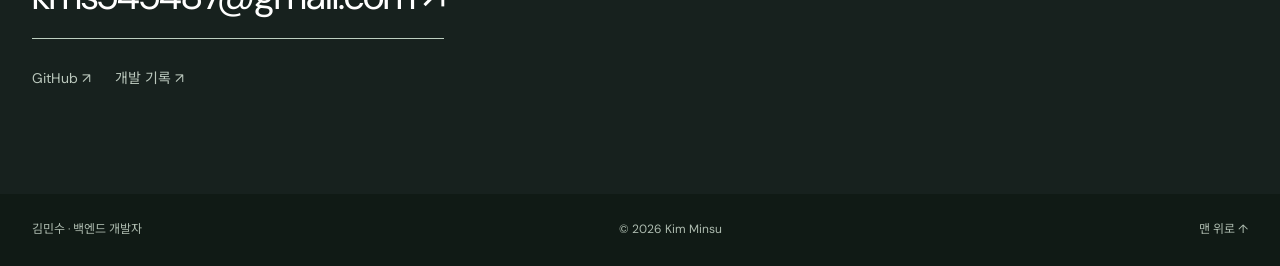
==== commit fc4e2cfe: "[feature] 포트폴리오 정보 목록과 실제 프로젝트 화면 반영" ====
--- a/index.html
+++ b/index.html
@@ -3,88 +3,192 @@
 <head>
   <meta charset="utf-8">
   <meta name="viewport" content="width=device-width, initial-scale=1">
-  <meta name="theme-color" content="#111c25">
-  <meta name="description" content="김민수 | 백엔드와 AI를 연결하는 개발자. NestJS·Spring Boot·PostgreSQL 프로젝트와 머신러닝 연구를 소개합니다.">
+  <meta name="theme-color" content="#17211e">
+  <meta name="description" content="김민수의 백엔드 개발 포트폴리오. TACO ERP, AI Edu LMS, VA-AFS와 경력·학력을 정리했습니다.">
   <meta property="og:type" content="website">
   <meta property="og:locale" content="ko_KR">
-  <meta property="og:title" content="김민수 — Backend & AI Engineer">
-  <meta property="og:description" content="서비스를 설계하고, 만들고, 배포하는 개발자 김민수의 작업 기록.">
+  <meta property="og:title" content="김민수 | 백엔드 개발자">
+  <meta property="og:description" content="프로젝트, 경력, 학력과 연락처를 확인할 수 있습니다.">
   <meta property="og:url" content="https://kiim-miin-su.github.io/github.io/">
   <meta property="og:image" content="https://kiim-miin-su.github.io/github.io/og-image.svg">
   <link rel="canonical" href="https://kiim-miin-su.github.io/github.io/">
   <link rel="icon" href="favicon.svg" type="image/svg+xml">
   <link rel="stylesheet" href="style.css">
   <script src="script.js" defer></script>
-  <title>김민수 — Backend & AI Engineer</title>
+  <title>김민수 | 백엔드 개발자</title>
 </head>
 <body>
   <a class="skip-link" href="#main">본문으로 바로가기</a>
   <header class="site-header" id="top">
     <div class="container header-inner">
-      <a class="wordmark" href="#top" aria-label="김민수 포트폴리오 처음으로"><span class="wordmark-icon">M<span>.</span></span><span>MIN SU KIM</span></a>
+      <a class="wordmark" href="#top" aria-label="김민수 포트폴리오 처음으로">김민수 <span>Kim Minsu</span></a>
       <nav class="desktop-nav" aria-label="주요 메뉴">
-        <a href="#work">WORK</a><a href="#about">ABOUT</a><a href="#journey">JOURNEY</a><a href="resume.html">RESUME</a><a href="#contact">CONTACT</a>
+        <a href="#work">프로젝트</a>
+        <a href="#about">기본 정보</a>
+        <a href="#journey">경력·학력</a>
+        <a href="resume.html">이력서</a>
+        <a href="#contact">연락처</a>
       </nav>
-      <a class="header-cta" href="https://github.com/Kiim-Miin-Su" target="_blank" rel="noopener noreferrer">GITHUB <span aria-hidden="true">↗</span></a>
+      <a class="header-cta" href="https://github.com/Kiim-Miin-Su" target="_blank" rel="noopener noreferrer">GitHub ↗</a>
       <button class="menu-toggle" type="button" aria-label="메뉴 열기" aria-expanded="false" aria-controls="mobile-nav"><span></span><span></span></button>
     </div>
     <nav class="mobile-nav" id="mobile-nav" aria-label="모바일 메뉴" hidden>
-      <a href="#work">프로젝트</a><a href="#about">소개</a><a href="#journey">여정</a><a href="resume.html">이력서</a><a href="#contact">연락하기</a>
+      <a href="#work">프로젝트</a>
+      <a href="#about">기본 정보</a>
+      <a href="#journey">경력·학력</a>
+      <a href="resume.html">이력서</a>
+      <a href="#contact">연락처</a>
     </nav>
   </header>
 
   <main id="main">
     <section class="hero" aria-labelledby="hero-heading">
-      <div class="hero-grid" aria-hidden="true"></div>
       <div class="container hero-inner">
         <div class="hero-copy">
-          <div class="eyebrow hero-eyebrow"><span class="status-dot"></span> KIM MINSU · BACKEND DEVELOPER</div>
-          <h1 id="hero-heading">김민수.<br><em>제품을 끝까지</em><br>만드는 개발자.</h1>
-          <p class="hero-description">NestJS·PostgreSQL로 학원 운영 ERP를 설계하고, Next.js 화면과 배포까지 연결했습니다. 인공지능공학 연구 경험을 바탕으로 AI를 서비스에 적용하는 백엔드를 공부합니다.</p>
-          <div class="hero-actions"><a class="button button-accent" href="#work">프로젝트 보기 <span aria-hidden="true">↗</span></a><a class="button button-outline" href="resume.html">이력서 보기 <span aria-hidden="true">↗</span></a></div>
-          <div class="hero-meta"><span>2026 · TN ACADEMY / 1인 개발</span><span>BACKEND · PRODUCT · AI</span></div>
+          <p class="hero-kicker">김민수 · 백엔드 개발자</p>
+          <h1 id="hero-heading">학원 운영 ERP를<br>설계하고 구현했습니다</h1>
+          <p class="hero-description">TN Academy에서 일정·출결·상담·회계 업무를 다루는 TACO ERP를 1인 개발했습니다. NestJS, PostgreSQL, Next.js로 API와 화면을 연결했습니다.</p>
+          <div class="hero-actions">
+            <a class="button button-primary" href="#work">프로젝트 보기 ↗</a>
+            <a class="button button-secondary" href="resume.html">이력서 보기</a>
+          </div>
         </div>
-        <div class="hero-visual hero-proof" aria-label="대표 프로젝트 바로가기">
-          <div class="visual-top"><span class="terminal-dots"><i></i><i></i><i></i></span><span>SELECTED WORK / 2026</span><span>01 — 03</span></div>
-          <a href="https://taco-portfolio.vercel.app" target="_blank" rel="noopener noreferrer" class="proof-row"><span class="proof-index">01 / PRODUCT</span><strong>TACO ERP</strong><span class="proof-desc">1인 개발 · 공개 체험판</span><span aria-hidden="true">↗</span></a>
-          <a href="https://github.com/Kiim-Miin-Su/kit-back" target="_blank" rel="noopener noreferrer" class="proof-row"><span class="proof-index">02 / PLATFORM</span><strong>AI Edu LMS</strong><span class="proof-desc">Next.js · NestJS · Prisma</span><span aria-hidden="true">↗</span></a>
-          <a href="https://github.com/Kiim-Miin-Su/VA-AFS" target="_blank" rel="noopener noreferrer" class="proof-row"><span class="proof-index">03 / RESEARCH</span><strong>VA-AFS</strong><span class="proof-desc">프레임 샘플링 연구</span><span aria-hidden="true">↗</span></a>
-          <div class="visual-bottom"><span><i></i> 코드와 데모로 확인할 수 있는 작업</span><span>EXPLORE ↗</span></div>
-        </div>
+        <figure class="hero-visual">
+          <img src="assets/taco-erp-browser.jpg" alt="TACO ERP 공개 체험판의 스케줄과 구성원 시간대 화면" width="1512" height="772">
+          <figcaption>TACO ERP 공개 체험판 · 실제 브라우저 화면</figcaption>
+        </figure>
       </div>
-      <div class="hero-bottom container"><span>SCROLL TO EXPLORE</span><span aria-hidden="true">↓</span></div>
     </section>
 
     <section class="work section-pad" id="work" aria-labelledby="work-heading">
-      <div class="container"><div class="section-heading"><div><span class="section-index">01 / SELECTED WORK</span><h2 id="work-heading">만든 것들<span class="heading-period">.</span></h2></div><p>실제로 만든 제품과 공개된 연구를 중심으로 정리했습니다.</p></div>
-        <article class="project-feature"><div class="feature-art" aria-hidden="true"><div class="art-orbit art-orbit-one"></div><div class="art-orbit art-orbit-two"></div><div class="erp-window"><div class="erp-window-top"><span>TACO / WORKSPACE</span><span>● ● ●</span></div><div class="erp-layout"><div class="erp-sidebar"><i></i><i></i><i></i><i></i><i></i></div><div class="erp-panels"><div class="erp-title"></div><div class="erp-stat-row"><i></i><i></i><i></i></div><div class="erp-chart"><div></div><div></div><div></div><div></div><div></div><div></div></div></div></div></div><div class="art-label">FEATURED PROJECT ↗</div></div>
-          <div class="feature-body"><div class="project-number">01 <span>／ PRODUCT · FULL STACK</span></div><h3>TACO ERP</h3><p class="project-subtitle">학원 운영의 복잡함을 하나의 업무 흐름으로.</p><p class="project-description">일정·출결·상담·회계 등의 운영 업무를 다루는 ERP. NestJS API와 PostgreSQL 데이터 모델, Next.js 화면을 설계·구현했습니다. 실제 서비스 코드를 기반으로 합성 데이터만 사용하는 공개 체험판도 만들었습니다.</p><div class="project-proof"><span>기여: 요구사항 분석부터 배포까지 1인 개발</span><span>검증: 공개 데모의 권한별 흐름과 테스트 근거 제공</span></div><div class="tag-list"><span>NestJS</span><span>Next.js</span><span>PostgreSQL</span><span>TypeORM</span></div><div class="project-links"><a href="https://taco-portfolio.vercel.app" target="_blank" rel="noopener noreferrer">라이브 데모 <span aria-hidden="true">↗</span></a><a href="https://github.com/Kiim-Miin-Su/taco-portfolio" target="_blank" rel="noopener noreferrer">소스 코드 <span aria-hidden="true">↗</span></a></div><details class="case-details"><summary>설계와 검증 범위 보기</summary><div class="case-detail-body"><p><strong>문제.</strong> 일정·출결·상담·회계 등의 업무가 분산된 학원 운영 흐름을 하나의 서비스로 정리했습니다.</p><p><strong>구현.</strong> NestJS의 권한·DTO·업무 서비스와 PostgreSQL 데이터를 Next.js 화면에 연결했습니다. 체험판에서는 원본 업무 로직에 합성 데이터만 사용합니다.</p><p><strong>검증 범위.</strong> 공개 문서 기준 통합 시나리오 63개(126회 호출)와 인증 추가 20회가 통과했습니다. 고유 API 78/309개가 실제 실행되었으며 전체 API 전수 검증을 뜻하지 않습니다. <a href="https://github.com/Kiim-Miin-Su/taco-portfolio/blob/main/docs/evidence/api-public-http.json" target="_blank" rel="noopener noreferrer">검증 기록 ↗</a></p></div></details></div>
+      <div class="container">
+        <div class="section-heading"><h2 id="work-heading">프로젝트</h2><p>화면과 자료는 실제 작업물에서 가져왔습니다</p></div>
+        <article class="project-feature">
+          <figure class="project-image">
+            <img src="assets/taco-erp-teacher.jpg" alt="TACO ERP 공개 체험판의 강사용 학생·교재 화면" width="1512" height="772" loading="lazy">
+            <figcaption>공개 체험판 · 강사 화면</figcaption>
+          </figure>
+          <div class="project-copy">
+            <p class="project-kind">ERP · 2026</p>
+            <h3>TACO ERP</h3>
+            <p>학원 운영의 일정·출결·상담·회계 업무를 다루는 백오피스입니다. NestJS API, PostgreSQL 데이터 모델, Next.js 화면을 설계·구현했습니다.</p>
+            <ul class="fact-list">
+              <li>역할: 요구사항 분석부터 배포까지 1인 개발</li>
+              <li>공개 체험판: 실제 업무 로직과 합성 데이터 사용</li>
+            </ul>
+            <div class="tag-list"><span>NestJS</span><span>Next.js</span><span>PostgreSQL</span><span>TypeORM</span></div>
+            <div class="project-links">
+              <a href="https://taco-portfolio.vercel.app" target="_blank" rel="noopener noreferrer">공개 체험판 ↗</a>
+              <a href="https://github.com/Kiim-Miin-Su/taco-portfolio" target="_blank" rel="noopener noreferrer">저장소 ↗</a>
+            </div>
+            <details class="case-details">
+              <summary>검증 범위</summary>
+              <p>공개 문서 기준 통합 시나리오 63개(126회 호출)와 인증 추가 20회가 통과했습니다. 고유 API 78/309개가 실제 실행되었으며, 전체 API 전수 검증은 아닙니다. <a href="https://github.com/Kiim-Miin-Su/taco-portfolio/blob/main/docs/evidence/api-public-http.json" target="_blank" rel="noopener noreferrer">검증 기록 ↗</a></p>
+            </details>
+          </div>
         </article>
         <div class="project-grid">
-          <article class="project-card"><div class="card-art art-lms" aria-hidden="true"><div class="lms-screen"><div class="lms-top"><span>LEARNING / 01</span><b>◌</b></div><div class="lms-cover"><span>AI</span><i>EDUCATION PLATFORM</i></div><div class="lms-bars"><i></i><i></i><i></i></div></div><span class="art-corner">02 ↗</span></div><div class="card-copy"><div class="project-number">02 <span>／ WEB PLATFORM</span></div><h3>AI Edu LMS</h3><p>운영자·강사·학습자 역할에 맞춰 화면과 API를 분리한 교육 플랫폼입니다. Next.js 프론트엔드와 NestJS·Prisma 기반 REST API를 연결했습니다.</p><div class="tag-list"><span>Next.js</span><span>NestJS</span><span>Prisma</span></div><div class="project-links"><a href="https://github.com/Kiim-Miin-Su/kit-front" target="_blank" rel="noopener noreferrer">FRONTEND ↗</a><a href="https://github.com/Kiim-Miin-Su/kit-back" target="_blank" rel="noopener noreferrer">BACKEND ↗</a></div><details class="case-details"><summary>구현 범위 보기</summary><div class="case-detail-body"><p><strong>구성.</strong> Next.js App Router의 역할별 화면과 NestJS REST API, Prisma·PostgreSQL 저장소로 분리했습니다.</p><p><strong>확인.</strong> 공개된 프론트엔드·백엔드 README에서 실행 절차와 API 구성을 확인할 수 있습니다. AI 연동은 저장소의 구현 범위에 따라 확인해 주세요.</p></div></details></div></article>
-          <article class="project-card"><div class="card-art art-research" aria-hidden="true"><div class="research-path"><span class="research-dot"></span><span class="research-dot active"></span><span class="research-dot"></span><span class="research-dot active"></span><span class="research-dot"></span><span class="research-dot active"></span><span class="research-dot"></span></div><span class="research-label">FRAME SELECTION<br><strong>VARIANCE-AWARE</strong></span><span class="art-corner">03 ↗</span></div><div class="card-copy"><div class="project-number">03 <span>／ AI RESEARCH</span></div><h3>VA-AFS</h3><p>영상에서 움직임의 변화를 고려해 중요한 프레임을 선택하는 Adaptive Frame Sampling 연구 및 재현 실험입니다.</p><div class="tag-list"><span>Python</span><span>PyTorch</span><span>Computer Vision</span></div><div class="project-links"><a href="https://github.com/Kiim-Miin-Su/VA-AFS" target="_blank" rel="noopener noreferrer">연구 코드 보기 <span aria-hidden="true">↗</span></a></div><details class="case-details"><summary>실험 방식 보기</summary><div class="case-detail-body"><p><strong>문제.</strong> 영상의 모든 프레임을 같은 비중으로 처리할 때 중요한 움직임을 효율적으로 고르는 방법을 탐색했습니다.</p><p><strong>실험.</strong> MediaPipe로 skeleton 좌표를 추출하고 분산을 반영한 기준으로 프레임을 선택합니다. BlockGCN 성능 비교 절차를 저장소에 문서화했습니다.</p><p><strong>결과 표기.</strong> 공개 README에 정확도 수치가 확정되어 있지 않아 성능 개선 수치를 주장하지 않습니다.</p></div></details></div></article>
+          <article class="project-card">
+            <figure class="project-image">
+              <img src="assets/ai-edu-repository.png" alt="AI Edu LMS 프론트엔드 공개 GitHub 저장소의 브라우저 화면" width="1440" height="900" loading="lazy">
+              <figcaption>공개 저장소 화면 · 제품 UI 아님</figcaption>
+            </figure>
+            <div class="project-copy">
+              <p class="project-kind">교육 플랫폼</p>
+              <h3>AI Edu LMS</h3>
+              <p>운영자·강사·학습자 역할별 화면과 API를 분리한 교육 플랫폼입니다. Next.js 프론트엔드와 NestJS·Prisma 기반 REST API를 연결했습니다.</p>
+              <div class="tag-list"><span>Next.js</span><span>NestJS</span><span>Prisma</span></div>
+              <div class="project-links">
+                <a href="https://github.com/Kiim-Miin-Su/kit-front" target="_blank" rel="noopener noreferrer">프론트엔드 ↗</a>
+                <a href="https://github.com/Kiim-Miin-Su/kit-back" target="_blank" rel="noopener noreferrer">백엔드 ↗</a>
+              </div>
+            </div>
+          </article>
+          <article class="project-card">
+            <figure class="project-image project-image-contain">
+              <img src="assets/va-afs-pdf.png" alt="VA-AFS 발표 PDF의 영상 프레임, 스켈레톤 좌표와 그래프 도식" width="700" height="600" loading="lazy">
+              <figcaption>VA-AFS 발표 PDF · 첫 장의 도식</figcaption>
+            </figure>
+            <div class="project-copy">
+              <p class="project-kind">영상 처리 연구 · 2026</p>
+              <h3>VA-AFS</h3>
+              <p>영상의 움직임 변화를 반영해 프레임을 선택하는 방법을 구현하고, BlockGCN 비교 실험 절차를 문서화했습니다.</p>
+              <div class="tag-list"><span>Python</span><span>PyTorch</span><span>Computer Vision</span></div>
+              <div class="project-links"><a href="https://github.com/Kiim-Miin-Su/VA-AFS" target="_blank" rel="noopener noreferrer">연구 저장소 ↗</a></div>
+            </div>
+          </article>
         </div>
-        <a class="all-work" href="https://github.com/Kiim-Miin-Su?tab=repositories" target="_blank" rel="noopener noreferrer"><span>더 많은 작업은 GitHub에서 확인할 수 있습니다.</span><span aria-hidden="true">↗</span></a>
+        <a class="all-work" href="https://github.com/Kiim-Miin-Su?tab=repositories" target="_blank" rel="noopener noreferrer">다른 저장소 보기 ↗</a>
       </div>
     </section>
 
     <section class="intro section-pad" id="about" aria-labelledby="about-heading">
-      <div class="container intro-grid">
-        <div class="section-side"><span class="section-index">02 / ABOUT</span><span class="section-line"></span></div>
-        <div class="intro-content"><p class="kicker">BUILDING WITH PURPOSE</p><h2 id="about-heading">문제를 이해하고,<br><span>작동하는 답을 만듭니다.</span></h2><p class="intro-lead">학원 운영 ERP를 혼자 설계·구현하며 프론트엔드, API, 데이터베이스와 배포까지 연결했습니다. 이제 백엔드의 설계 역량에 인공지능공학에서 배운 모델 이해를 더하고 있습니다.</p>
-          <div class="principles"><div><span class="principle-no">01</span><h3>설계부터 배포까지</h3><p>요구사항을 기능으로 풀고 데이터와 화면, 서버가 같은 목표를 향하도록 설계합니다.</p></div><div><span class="principle-no">02</span><h3>기술보다 문제 먼저</h3><p>현장 업무와 사용 흐름을 이해한 뒤 필요한 구조와 기술을 선택합니다.</p></div><div><span class="principle-no">03</span><h3>검증 가능한 학습</h3><p>실제 구현과 실험 결과를 기록하고, 배우는 기술은 경력과 구분해 다룹니다.</p></div></div>
+      <div class="container two-column">
+        <div><h2 id="about-heading">기본 정보</h2><p class="section-note">프로젝트와 연락처를 확인할 수 있는 공개 정보입니다</p></div>
+        <dl class="info-list">
+          <div><dt>이름</dt><dd>김민수</dd></div>
+          <div><dt>분야</dt><dd>백엔드 개발 · 웹 서비스</dd></div>
+          <div><dt>이메일</dt><dd><a href="mailto:kms545487@gmail.com">kms545487@gmail.com ↗</a></dd></div>
+          <div><dt>GitHub</dt><dd><a href="https://github.com/Kiim-Miin-Su" target="_blank" rel="noopener noreferrer">Kiim-Miin-Su ↗</a></dd></div>
+          <div><dt>개발 기록</dt><dd><a href="https://kms545487.tistory.com" target="_blank" rel="noopener noreferrer">kms545487.tistory.com ↗</a></dd></div>
+        </dl>
+      </div>
+    </section>
+
+    <section class="capabilities section-pad" aria-labelledby="skills-heading">
+      <div class="container two-column">
+        <div><h2 id="skills-heading">사용 기술</h2><p class="section-note">프로젝트에서 사용한 기술 중심</p></div>
+        <dl class="info-list">
+          <div><dt>백엔드</dt><dd>NestJS · TypeScript · TypeORM · Prisma · Java · Spring Boot</dd></div>
+          <div><dt>프론트엔드</dt><dd>Next.js · React</dd></div>
+          <div><dt>데이터·배포</dt><dd>PostgreSQL · Docker · Vercel · AWS Serverless</dd></div>
+          <div><dt>연구</dt><dd>Python · PyTorch · scikit-learn</dd></div>
+        </dl>
+      </div>
+    </section>
+
+    <section class="journey section-pad" id="journey" aria-labelledby="journey-heading">
+      <div class="container two-column">
+        <div><h2 id="journey-heading">경력·학력</h2><p class="section-note">재직과 수학 이력을 구분해 정리했습니다</p></div>
+        <div class="history">
+          <h3>경력</h3>
+          <ul class="history-list">
+            <li><time>2026.06 — 2026.10</time><div><strong>TN Academy (주식회사 TN그룹)</strong><span>프리랜서 개발자 · ERP 및 업무 자동화 기능 설계·구현·배포</span></div></li>
+          </ul>
+          <h3>학력</h3>
+          <ul class="history-list">
+            <li><time>2026</time><div><strong>조선대학교 인공지능공학과</strong><span>수학 · VA-AFS 연구, Safe Sight 프로젝트</span></div></li>
+            <li><time>2025</time><div><strong>한국방송통신대학교 컴퓨터과학과</strong><span>수학</span></div></li>
+            <li><time>2019 — 2024</time><div><strong>서울예술대학교 싱어송라이터 전공</strong><span>전문학사 졸업</span></div></li>
+          </ul>
+          <h3>자격·수료</h3>
+          <ul class="history-list">
+            <li><time>2025</time><div><strong>정보처리산업기사</strong></div></li>
+            <li><time>2026</time><div><strong>LG Aimers 9기 수료</strong></div></li>
+          </ul>
         </div>
       </div>
     </section>
 
-    <section class="capabilities section-pad" aria-labelledby="skills-heading"><div class="container"><div class="section-heading"><div><span class="section-index">03 / TOOLKIT</span><h2 id="skills-heading">쓰는 기술<span class="heading-period">.</span></h2></div><p>프로젝트에서 직접 사용한 기술을 중심으로.</p></div><div class="skill-grid"><div class="skill-group"><span class="skill-icon">{ }</span><h3>BACKEND</h3><p>NestJS · TypeScript<br>Spring Boot · Java<br>REST API · TypeORM · Prisma</p></div><div class="skill-group"><span class="skill-icon">▦</span><h3>DATA &amp; INFRA</h3><p>PostgreSQL<br>Docker · Vercel<br>AWS Serverless</p></div><div class="skill-group"><span class="skill-icon">✳</span><h3>AI &amp; PRODUCT</h3><p>Python · PyTorch<br>Scikit-learn · YOLO<br>Next.js · React</p></div></div></div></section>
+    <section class="learning section-pad" aria-labelledby="learning-heading">
+      <div class="container two-column">
+        <div><h2 id="learning-heading">현재 학습</h2><p class="section-note">경력 및 프로젝트 경험과 구분한 학습 주제</p></div>
+        <ul class="learning-list">
+          <li><strong>Spring Boot · JPA</strong><span>트랜잭션과 API 설계</span></li>
+          <li><strong>AI 활용</strong><span>문서 검색, RAG 품질 평가, Spring AI</span></li>
+          <li><strong>전달과 운영</strong><span>테스트, 관측, Docker, CI/CD</span></li>
+        </ul>
+      </div>
+    </section>
 
-    <section class="journey section-pad" id="journey" aria-labelledby="journey-heading"><div class="container journey-grid"><div class="journey-intro"><span class="section-index">04 / JOURNEY</span><h2 id="journey-heading">지나온 길,<br>앞으로의 방향<span class="heading-period">.</span></h2><p>음악에서 개발로, 제품 개발에서 AI 활용 백엔드로. 배운 것을 실제 서비스에 연결하며 방향을 넓혀 왔습니다.</p><a href="https://kms545487.tistory.com" target="_blank" rel="noopener noreferrer" class="text-link">개발 기록 읽기 <span aria-hidden="true">↗</span></a></div><div class="timeline"><div class="timeline-item"><span class="timeline-year">2026.06 — 10</span><div><h3>TN Academy · 프리랜서 개발자</h3><p>사내 1인 개발자로 ERP와 업무 자동화 기능을 설계·구현·배포했습니다.</p></div></div><div class="timeline-item"><span class="timeline-year">2026</span><div><h3>인공지능공학 · 연구와 실험</h3><p>조선대학교 인공지능공학과에서 VA-AFS 연구와 YOLO 기반 Safe Sight 프로젝트를 진행했고, LG Aimers 9기를 수료했습니다.</p></div></div><div class="timeline-item"><span class="timeline-year">2025</span><div><h3>컴퓨터과학 · 백엔드 심화 학습</h3><p>한국방송통신대학교 컴퓨터과학과에서 수학했고 정보처리산업기사를 취득했습니다. Java·Spring·데이터베이스를 계속 공부하고 있습니다.</p></div></div><div class="timeline-item"><span class="timeline-year">2019 — 2024</span><div><h3>서울예술대학교 · 싱어송라이터 전공</h3><p>전문학사 졸업. 하나를 깊이 파고드는 습관을 개발로 이어 왔습니다.</p></div></div></div></div></section>
-
-    <section class="learning section-pad" aria-labelledby="learning-heading"><div class="container learning-grid"><div><span class="section-index">05 / CURRENT DIRECTION</span><h2 id="learning-heading">지금 배우는 것<span class="heading-period">.</span></h2><p>Study 노션에 정리한 Backend · AI 로드맵을 따라, 이미 해 본 일과 앞으로 검증할 일을 구분해 학습합니다.</p></div><div class="learning-list"><div><span>01 / BACKEND</span><p>Spring Boot · JPA · 트랜잭션과 운영 가능한 API 설계</p></div><div><span>02 / AI APPLICATION</span><p>문서 검색과 RAG 품질 평가 · Spring AI · LangChain / LangGraph</p></div><div><span>03 / DELIVERY</span><p>테스트 · 관측 · Docker · CI/CD와 안전한 배포</p></div></div></div></section>
-
-    <section class="contact section-pad" id="contact" aria-labelledby="contact-heading"><div class="container contact-inner"><span class="section-index">06 / CONTACT</span><h2 id="contact-heading">같이 만들<br><em>이야기가 있나요?</em></h2><p>백엔드, AI 활용 서비스, 그리고 문제를 제품으로 바꾸는 일에 관심이 있습니다.</p><a class="contact-mail" href="mailto:kms545487@gmail.com">kms545487@gmail.com <span aria-hidden="true">↗</span></a><div class="contact-other"><a href="https://github.com/Kiim-Miin-Su" target="_blank" rel="noopener noreferrer">GITHUB ↗</a><a href="https://kms545487.tistory.com" target="_blank" rel="noopener noreferrer">BLOG ↗</a></div></div></section>
+    <section class="contact section-pad" id="contact" aria-labelledby="contact-heading">
+      <div class="container contact-inner">
+        <h2 id="contact-heading">연락처</h2>
+        <a class="contact-mail" href="mailto:kms545487@gmail.com">kms545487@gmail.com ↗</a>
+        <div class="contact-other"><a href="https://github.com/Kiim-Miin-Su" target="_blank" rel="noopener noreferrer">GitHub ↗</a><a href="https://kms545487.tistory.com" target="_blank" rel="noopener noreferrer">개발 기록 ↗</a></div>
+      </div>
+    </section>
   </main>
-  <footer class="site-footer"><div class="container footer-inner"><a class="wordmark" href="#top"><span class="wordmark-icon">M<span>.</span></span><span>MIN SU KIM</span></a><span>MADE WITH INTENT · © 2026 KIM MINSU</span><a href="#top">BACK TO TOP ↑</a></div></footer>
+  <footer class="site-footer"><div class="container footer-inner"><span>김민수 · 백엔드 개발자</span><span>© 2026 Kim Minsu</span><a href="#top">맨 위로 ↑</a></div></footer>
 </body>
 </html>
--- a/style.css
+++ b/style.css
@@ -1,65 +1,203 @@
-@import url('https://fonts.googleapis.com/css2?family=DM+Mono:wght@400;500&family=DM+Sans:wght@400;500;600;700&family=Noto+Sans+KR:wght@400;500;600;700;800;900&display=swap');
-
-:root{--ink:#121d25;--ink-2:#192731;--paper:#f6f5ef;--white:#fff;--muted:#5c666a;--acid:#d7fc78;--line:#d6d9d1;--mono:'DM Mono',ui-monospace,SFMono-Regular,monospace;--body:'DM Sans','Noto Sans KR',system-ui,sans-serif}
-*,*::before,*::after{box-sizing:border-box}
-html{scroll-behavior:smooth;scroll-padding-top:80px}
-body{margin:0;color:var(--ink);background:var(--paper);font-family:var(--body);-webkit-font-smoothing:antialiased;word-break:keep-all}
-body.menu-open{overflow:hidden}
-button,a{-webkit-tap-highlight-color:transparent}
-a{color:inherit;text-decoration:none}
-button{font:inherit}
-button:focus-visible,a:focus-visible{outline:3px solid #8dad30;outline-offset:4px}
-::selection{background:var(--acid);color:var(--ink)}
-.container{width:min(100% - 100px,1320px);margin-inline:auto}
-.skip-link{position:absolute;z-index:100;top:-100px;left:20px;background:var(--acid);padding:12px 18px}.skip-link:focus{top:16px}
-.site-header{height:82px;background:var(--ink);border-bottom:1px solid #34404a;color:var(--white);position:relative;z-index:20}
-.header-inner{display:flex;align-items:center;justify-content:space-between;height:100%;gap:30px}
-.wordmark{display:inline-flex;align-items:center;gap:13px;white-space:nowrap;font:500 11px/1 var(--mono);letter-spacing:.11em}
-.wordmark-icon{font-family:var(--body);font-size:34px;font-weight:900;letter-spacing:-.14em;line-height:.8}.wordmark-icon span{color:var(--acid)}
-.desktop-nav{display:flex;align-items:center;gap:clamp(20px,3vw,50px);margin-left:auto}.desktop-nav a,.header-cta{font:500 11px/1 var(--mono);letter-spacing:.1em;transition:color .2s}.desktop-nav a:hover,.header-cta:hover{color:var(--acid)}
-.header-cta{border:1px solid #536068;padding:14px 17px;white-space:nowrap}.header-cta span{margin-left:16px;color:var(--acid)}
-.menu-toggle{display:none;cursor:pointer;background:none;border:0;padding:12px;flex-direction:column;gap:6px}.menu-toggle span{width:22px;height:2px;background:white}.mobile-nav[hidden]{display:none}
-.hero{background:var(--ink);color:var(--white);position:relative;overflow:hidden}.hero-grid{position:absolute;inset:0;background-image:linear-gradient(#ffffff0b 1px,transparent 1px),linear-gradient(90deg,#ffffff0b 1px,transparent 1px);background-size:100px 100px;mask-image:linear-gradient(to right,transparent 25%,black 100%);pointer-events:none}
-.hero-inner{min-height:690px;display:grid;grid-template-columns:1fr minmax(380px,.88fr);align-items:center;gap:clamp(55px,7vw,135px);position:relative;padding-top:64px;padding-bottom:78px}
-.eyebrow,.section-index,.kicker,.project-number,.tag-list,.project-links,.hero-meta,.hero-bottom,.principle-no,.timeline-year,.skill-group h3,.learning-list span,.contact-other,.site-footer,.text-link,.all-work{font-family:var(--mono)}
-.hero-eyebrow{display:flex;align-items:center;gap:11px;color:var(--acid);font-size:11px;letter-spacing:.12em}.status-dot{width:8px;height:8px;background:var(--acid);border-radius:50%;box-shadow:0 0 0 5px #d7fc781b}
-h1,h2,h3,p{margin-top:0}.hero h1{font-weight:800;font-size:clamp(45px,5.3vw,86px);letter-spacing:-.075em;line-height:1.18;margin:34px 0 29px}.hero h1 em,.contact h2 em{color:var(--acid);font-style:normal}.hero-description{max-width:550px;color:#bbc5c9;font-size:17px;line-height:1.9;letter-spacing:-.025em;margin-bottom:35px}.hero-actions{display:flex;gap:12px;flex-wrap:wrap}.button{display:inline-flex;justify-content:space-between;align-items:center;gap:32px;min-width:168px;padding:17px 20px;font-size:13px;font-weight:700;transition:transform .2s,background .2s}.button:hover{transform:translateY(-3px)}.button-accent{background:var(--acid);color:var(--ink)}.button-accent:hover{background:#e8ffa8}.button-outline{border:1px solid #718085;color:white}.button-outline:hover{background:#23343e}.hero-meta{display:flex;flex-wrap:wrap;gap:9px 24px;margin-top:72px;color:#7e9298;font-size:10px;letter-spacing:.13em}
-.hero-visual{position:relative;max-width:560px;width:100%;justify-self:end;background:#17252d;border:1px solid #536168;box-shadow:20px 24px 0 #0c171e,0 35px 70px #0003;transform:rotate(1.2deg);font-family:var(--mono);font-size:11px}.visual-top,.visual-bottom{display:flex;align-items:center;justify-content:space-between;color:#869aa0;padding:16px 21px;border-bottom:1px solid #374951}.visual-top span:last-child{color:var(--acid)}.terminal-dots{display:flex;gap:6px}.terminal-dots i{width:7px;height:7px;border-radius:50%;background:#85969a}.terminal-dots i:first-child{background:#d7fc78}.visual-body{padding:35px 32px 30px}.visual-comment{color:#78908f;margin-bottom:20px}.visual-code{font:500 clamp(12px,1.18vw,16px)/2.05 var(--mono);white-space:nowrap;color:#d9e5e5}.code-purple{color:#caafe7}.code-green{color:#a8d6b5}.code-yellow{color:var(--acid)}.cursor{color:var(--acid);animation:blink 1s step-end infinite}@keyframes blink{50%{opacity:0}}.visual-diagram{display:flex;align-items:center;justify-content:space-between;gap:6px;border-top:1px dashed #465760;margin-top:35px;padding-top:24px;color:#b5c9c7;font-size:9px}.visual-diagram span{border:1px solid #61716d;padding:8px 7px}.visual-diagram b{color:var(--acid)}.visual-bottom{border-bottom:0;border-top:1px solid #374951;padding-block:16px;font-size:9px}.visual-bottom span:first-child{color:var(--acid)}.visual-bottom i{display:inline-block;width:5px;height:5px;border-radius:50%;background:var(--acid);vertical-align:middle;margin-right:7px}
-.hero-bottom{position:relative;display:flex;justify-content:space-between;border-top:1px solid #3b4b52;padding-top:15px;padding-bottom:18px;color:#809297;font:10px var(--mono);letter-spacing:.14em}.hero-bottom span:last-child{color:var(--acid);font-size:17px}
-.section-pad{padding-block:130px}.section-index{display:inline-block;font-size:11px;font-weight:500;letter-spacing:.11em}.section-line{display:block;width:100px;height:1px;background:#87918f;margin-top:20px}.kicker{color:#7c877c;font-size:11px;letter-spacing:.18em;margin-bottom:15px}.intro-grid{display:grid;grid-template-columns:220px 1fr;gap:80px}.intro-content h2{font-size:clamp(35px,4.1vw,64px);letter-spacing:-.06em;line-height:1.35;margin-bottom:32px}.intro-content h2 span{color:#84908d}.intro-lead{font-size:18px;line-height:1.95;max-width:810px;letter-spacing:-.025em;color:#384951}.principles{border-top:1px solid var(--line);display:grid;grid-template-columns:repeat(3,1fr);gap:35px;margin-top:73px;padding-top:37px}.principle-no{color:#879488;font-size:11px}.principles h3{font-size:18px;letter-spacing:-.04em;margin:26px 0 12px}.principles p{color:#66716f;font-size:14px;line-height:1.85;margin:0}
-.work{background:#e9ece5}.section-heading{display:flex;justify-content:space-between;align-items:end;gap:35px;margin-bottom:52px}.section-heading h2,.journey h2,.learning h2{font-size:clamp(38px,4.7vw,69px);line-height:1.2;letter-spacing:-.075em;margin:20px 0 0}.heading-period{color:#8aa73f}.section-heading>p{color:var(--muted);font-size:14px;margin:0 0 8px}
-.project-feature{display:grid;grid-template-columns:1.04fr 1fr;min-height:510px;background:var(--white)}.feature-art{position:relative;background:#b7d4c4;overflow:hidden;display:flex;align-items:center;justify-content:center;padding:45px}.art-orbit{position:absolute;width:530px;height:530px;border-radius:50%;border:1px solid #ffffff80}.art-orbit-one{transform:translate(10%,20%)}.art-orbit-two{width:375px;height:375px;transform:translate(10%,20%)}.erp-window{position:relative;width:min(100%,520px);height:285px;background:#f8f8ee;box-shadow:13px 20px 0 #366a6399,0 34px 70px #2b524055;transform:rotate(-5deg);border:1px solid #497666}.erp-window-top{height:37px;background:#183431;color:#e8f7e5;display:flex;align-items:center;justify-content:space-between;padding:0 17px;font:9px var(--mono);letter-spacing:.1em}.erp-layout{height:calc(100% - 37px);display:flex}.erp-sidebar{width:18%;background:#e0ebe0;padding:28px 14px}.erp-sidebar i{display:block;height:5px;margin-bottom:17px;background:#9ab7a2}.erp-sidebar i:first-child{height:12px;background:#8bb598}.erp-panels{flex:1;padding:24px}.erp-title{width:42%;height:10px;background:#315751;margin-bottom:22px}.erp-stat-row{display:flex;gap:10px}.erp-stat-row i{display:block;flex:1;height:52px;background:#e6e9df;border-top:3px solid #83ab86}.erp-chart{height:82px;background:#f0f0e7;margin-top:17px;display:flex;align-items:end;gap:11px;padding:13px 20px}.erp-chart div{flex:1;background:#87ae91}.erp-chart div:nth-child(1){height:28%}.erp-chart div:nth-child(2){height:50%}.erp-chart div:nth-child(3){height:37%}.erp-chart div:nth-child(4){height:77%}.erp-chart div:nth-child(5){height:55%}.erp-chart div:nth-child(6){height:91%}.art-label,.art-corner{position:absolute;font:10px var(--mono);letter-spacing:.1em}.art-label{bottom:22px;left:25px;color:#244d3f}.feature-body{padding:clamp(35px,4.4vw,75px);align-self:center}.project-number{color:#59716f;font-size:11px;letter-spacing:.1em}.project-number span{color:#8b9690;margin-left:15px}.feature-body h3{font-size:clamp(44px,5vw,76px);letter-spacing:-.085em;line-height:1.1;margin:25px 0 17px}.project-subtitle{font-size:20px;font-weight:700;letter-spacing:-.04em}.project-description{font-size:15px;line-height:1.95;color:#52605d;margin:25px 0 27px}.tag-list{display:flex;flex-wrap:wrap;gap:8px}.tag-list span{border:1px solid #d8ded8;padding:8px 10px;font-size:10px;letter-spacing:.025em;color:#4a5c53}.project-links{display:flex;gap:26px;flex-wrap:wrap;border-top:1px solid #d8ded8;margin-top:34px;padding-top:22px;font-size:11px;font-weight:500;letter-spacing:.03em}.project-links a:hover,.text-link:hover,.contact-other a:hover{color:#668922}.project-links a span{margin-left:9px}
-.project-grid{display:grid;grid-template-columns:repeat(2,minmax(0,1fr));gap:22px;margin-top:22px}.project-card{background:var(--white);min-width:0}.card-art{height:310px;position:relative;overflow:hidden;display:flex;align-items:center;justify-content:center}.art-lms{background:#e0e0e9}.lms-screen{background:#fff;width:65%;height:235px;transform:rotate(6deg) translateY(29px);box-shadow:16px 19px 0 #9e9dbd99,0 25px 45px #53527040;border:1px solid #b7b7c7}.lms-top{height:36px;display:flex;justify-content:space-between;align-items:center;padding:0 17px;background:#2b2c49;color:#d6d6f6;font:9px var(--mono)}.lms-cover{height:124px;background:#d1c5e5;padding:25px;display:flex;align-items:end;justify-content:space-between}.lms-cover span{font-size:73px;font-weight:900;letter-spacing:-.1em;color:#41336b;line-height:.75}.lms-cover i{font:9px var(--mono);font-style:normal;color:#514672}.lms-bars{padding:20px 25px}.lms-bars i{display:block;height:5px;background:#d9d8e4;width:84%;margin-bottom:10px}.lms-bars i:nth-child(2){width:65%}.lms-bars i:nth-child(3){width:45%}.art-corner{top:23px;right:25px;color:#34374e}.art-research{background:#222f48}.art-research::before,.art-research::after{content:'';position:absolute;inset:-50%;border:1px solid #94a6c533;border-radius:50%;transform:translateY(30%)}.art-research::after{inset:-25%;transform:translateY(24%)}.research-path{position:relative;display:flex;align-items:center;gap:0;width:75%;z-index:1}.research-path::before{content:'';position:absolute;height:2px;background:#a5b8c2;left:0;right:0;top:50%}.research-dot{width:15px;height:15px;flex:1;position:relative;z-index:1}.research-dot::after{content:'';display:block;width:13px;height:13px;border-radius:50%;border:2px solid #c4d2d2;background:#222f48;position:absolute;top:1px;left:50%;transform:translateX(-50%)}.research-dot.active::after{width:22px;height:22px;top:-3px;background:var(--acid);border:4px solid #627a69;box-shadow:0 0 0 9px #d7fc7820}.research-label{position:absolute;left:12%;bottom:38px;color:#abbcc5;font:10px/1.8 var(--mono);letter-spacing:.14em}.research-label strong{color:var(--acid);font-size:13px}.art-research .art-corner{color:#bac8d8}.card-copy{padding:38px 42px 42px}.card-copy h3{font-size:32px;letter-spacing:-.06em;margin:18px 0 11px}.card-copy>p{font-size:14px;color:#566560;line-height:1.85;min-height:79px;margin-bottom:19px}.card-copy .project-links{margin-top:30px}.all-work{border-bottom:1px solid #b7c0b9;display:flex;align-items:center;justify-content:space-between;padding:28px 2px 16px;font-size:12px;letter-spacing:.02em}.all-work:hover{color:#678a20}.all-work span:last-child{font-size:24px}
-.capabilities{background:var(--ink);color:white}.capabilities .section-heading>p{color:#9ca9a9}.skill-grid{border-top:1px solid #4b5a5e;display:grid;grid-template-columns:repeat(3,1fr)}.skill-group{padding:42px 35px 5px;border-right:1px solid #4b5a5e}.skill-group:first-child{padding-left:0}.skill-group:last-child{border-right:0}.skill-icon{color:var(--acid);font:29px var(--mono)}.skill-group h3{margin:56px 0 18px;font-size:11px;letter-spacing:.16em;color:#b7c7c7}.skill-group p{font-size:17px;line-height:2;color:#e0e7e5;margin:0}
-.journey{background:var(--paper)}.journey-grid{display:grid;grid-template-columns:.85fr 1fr;gap:clamp(70px,9vw,150px)}.journey-intro>p{font-size:16px;line-height:1.9;color:#62706b;margin:32px 0}.text-link{display:inline-block;border-bottom:1px solid #879780;padding-bottom:9px;font-size:12px}.timeline-item{display:grid;grid-template-columns:130px 1fr;gap:28px;border-top:1px solid #cbd2c9;padding:31px 0 33px}.timeline-item:last-child{border-bottom:1px solid #cbd2c9}.timeline-year{font-size:11px;line-height:1.7;color:#75857a}.timeline h3{font-size:17px;letter-spacing:-.035em;margin:0 0 11px}.timeline p{font-size:14px;line-height:1.8;color:#67746e;margin:0}
-.learning{background:#e9ece5}.learning-grid{display:grid;grid-template-columns:1fr 1fr;gap:clamp(60px,9vw,150px)}.learning-grid>div:first-child>p{max-width:465px;margin:28px 0 0;color:#61706a;line-height:1.9}.learning-list>div{border-top:1px solid #bbc7ba;padding:21px 0 27px}.learning-list>div:last-child{border-bottom:1px solid #bbc7ba}.learning-list span{color:#627a60;font-size:11px;letter-spacing:.08em}.learning-list p{margin:13px 0 0;font-size:16px;font-weight:600;line-height:1.65;letter-spacing:-.035em}
-.contact{background:var(--acid);padding-block:135px 140px}.contact-inner{position:relative}.contact h2{font-size:clamp(58px,8vw,118px);letter-spacing:-.09em;line-height:1.2;margin:39px 0 23px}.contact h2 em{color:#6f9734}.contact-inner>p{font-size:16px;line-height:1.7;color:#3a4d32;margin-bottom:40px}.contact-mail{display:flex;align-items:center;justify-content:space-between;width:min(100%,720px);border-bottom:2px solid #203020;padding-bottom:16px;font-size:clamp(24px,3vw,39px);font-weight:700;letter-spacing:-.05em;overflow-wrap:anywhere}.contact-mail:hover{color:#597929}.contact-other{display:flex;gap:31px;margin-top:56px;font-size:12px;letter-spacing:.08em}.contact-other a:hover{color:#496a1f}
-.site-footer{background:var(--ink);color:#b7c6c7}.footer-inner{min-height:112px;display:flex;align-items:center;justify-content:space-between;gap:25px;font-size:10px;letter-spacing:.07em}.footer-inner a:last-child:hover{color:var(--acid)}.footer-inner .wordmark{color:white}
-@media(max-width:1100px){.container{width:min(100% - 64px,1320px)}.hero-inner{gap:45px;grid-template-columns:1fr .9fr}.hero-visual{transform:none}.visual-body{padding:28px 20px}.intro-grid{grid-template-columns:140px 1fr;gap:38px}.feature-body{padding:38px}.visual-diagram{font-size:8px}.visual-diagram span{padding:7px 4px}.journey-grid{gap:60px}}
-@media(max-width:760px){html{scroll-padding-top:65px}.container{width:min(100% - 40px,640px)}.site-header{height:68px}.desktop-nav,.header-cta{display:none}.menu-toggle{display:flex}.mobile-nav{position:absolute;top:68px;left:0;right:0;background:var(--ink-2);border-bottom:1px solid #52615e;padding:14px 20px 25px;display:flex;flex-direction:column}.mobile-nav a{padding:15px 0;font-size:16px;border-bottom:1px solid #ffffff20}.hero-inner{display:flex;flex-direction:column;align-items:stretch;min-height:unset;gap:48px;padding-top:84px;padding-bottom:58px}.hero h1{font-size:clamp(45px,10vw,75px);margin-top:27px}.hero-description{font-size:15px}.hero-meta{margin-top:40px}.hero-visual{max-width:540px;align-self:center;box-shadow:11px 14px 0 #0c171e}.visual-code{font-size:clamp(11px,3vw,16px)}.hero-bottom{padding-top:13px}.section-pad{padding-block:78px}.intro-grid,.journey-grid,.learning-grid{display:block}.section-side{margin-bottom:36px}.section-line{width:56px}.intro-content h2{font-size:clamp(34px,7vw,55px)}.intro-lead{font-size:16px}.principles{grid-template-columns:1fr;gap:22px;margin-top:48px}.principles>div{border-bottom:1px solid var(--line);padding-bottom:23px}.principles h3{margin:13px 0 8px}.section-heading{display:block;margin-bottom:33px}.section-heading>p{margin-top:14px}.project-feature,.project-grid{display:block}.feature-art{min-height:330px}.feature-body{padding:35px 26px 40px}.feature-body h3{font-size:55px}.project-card{margin-top:20px}.card-art{height:270px}.card-copy{padding:31px 27px 35px}.card-copy>p{min-height:0}.skill-grid{grid-template-columns:1fr}.skill-group{border-right:0;border-bottom:1px solid #4b5a5e;padding:27px 0 27px!important}.skill-group:last-child{border-bottom:0}.skill-group h3{margin:17px 0 9px}.skill-group p{font-size:15px}.timeline{margin-top:45px}.learning-list{margin-top:35px}.contact h2{font-size:clamp(55px,10vw,89px)}.contact-mail{font-size:clamp(22px,4vw,34px)}.footer-inner{min-height:150px;flex-wrap:wrap;align-content:center;justify-content:space-between}.footer-inner>span{order:3;width:100%;color:#889a9a}}
-@media(max-width:430px){.container{width:calc(100% - 34px)}.hero-inner{padding-top:66px}.hero-eyebrow{font-size:9px}.hero h1{font-size:43px}.button{min-width:145px;padding:15px;gap:12px}.visual-top{padding:13px 10px;font-size:9px}.visual-body{padding:23px 12px}.visual-code{font-size:10px}.visual-diagram{gap:2px;font-size:6px}.visual-diagram span{padding:6px 2px}.visual-bottom{padding:12px 10px;font-size:7px}.erp-window{height:230px}.feature-art{padding:28px;min-height:285px}.timeline-item{grid-template-columns:1fr;gap:9px}.contact-mail{font-size:21px}}
-@media(prefers-reduced-motion:reduce){html{scroll-behavior:auto}*,*::before,*::after{animation-duration:.01ms!important;transition-duration:.01ms!important}}
-
-/* Evidence-first project and résumé additions. */
-.hero-proof{transform:none;box-shadow:18px 20px 0 #0c171e}
-.hero-proof .visual-top{padding-block:18px}
-.proof-row{display:grid;grid-template-columns:1fr auto;gap:9px 10px;align-items:center;padding:26px 26px;border-bottom:1px solid #3c5157;transition:background .2s,color .2s}
-.proof-row:hover,.proof-row:focus-visible{background:#26403f;color:var(--acid)}
-.proof-row .proof-index{grid-column:1/-1;color:var(--acid);font:10px var(--mono);letter-spacing:.1em}
-.proof-row strong{font-size:clamp(22px,2.35vw,34px);font-weight:700;letter-spacing:-.055em}
-.proof-row .proof-desc{grid-column:1;color:#aebfc2;font-size:12px}
-.proof-row>span:last-child{grid-column:2;grid-row:2/4;align-self:center;color:var(--acid);font:22px var(--mono)}
-.hero-proof .visual-bottom{border:0;gap:12px}
-.project-proof{display:grid;gap:9px;padding:16px 0 20px;font-size:12px;line-height:1.6;color:#355946}
-.project-proof span{padding-left:17px;position:relative}.project-proof span::before{content:'↗';position:absolute;left:0;color:#67925d}
-.case-details{margin-top:22px;border-top:1px solid #d8ded8;color:#42534c}
-.case-details summary{cursor:pointer;padding:18px 0;font:500 11px var(--mono);letter-spacing:.04em;list-style:none;display:flex;justify-content:space-between;align-items:center}
-.case-details summary::-webkit-details-marker{display:none}.case-details summary::after{content:'＋';font-size:19px;line-height:1}.case-details[open] summary::after{content:'−'}
-.case-details summary:hover{color:#577d28}.case-detail-body{border-top:1px solid #e1e5df;padding:13px 0 2px}.case-detail-body p{font-size:13px;line-height:1.85;margin:12px 0}.case-detail-body strong{color:#1c3126}.case-detail-body a{border-bottom:1px solid currentColor}
-.resume-page{background:#ecefe8}.resume-container{width:min(100% - 48px,930px);margin:0 auto}
-.resume-breadcrumb{font:11px var(--mono);letter-spacing:.04em;color:#67766d;display:inline-block;margin:45px 0 30px}.resume-breadcrumb:hover{color:#283d2e}
-.resume-paper{background:#fff;padding:clamp(26px,6vw,70px);box-shadow:0 14px 60px #2639270d;margin-bottom:65px}
-.resume-heading{display:grid;grid-template-columns:1fr auto;gap:24px;border-bottom:2px solid var(--ink);padding-bottom:34px}
-.resume-heading .section-index{color:#607e50}.resume-heading h1{font-size:clamp(37px,5vw,66px);letter-spacing:-.07em;line-height:1.1;margin:14px 0 13px}.resume-heading h1 span{display:block;color:#7d8c80;font-size:clamp(15px,2vw,22px);font-weight:500;letter-spacing:0;margin-top:14px}.resume-heading p{max-width:650px;color:#56635c;font-size:15px;line-height:1.8;margin:0}.resume-contact{display:flex;flex-direction:column;align-items:flex-end;justify-content:end;gap:11px;white-space:nowrap;font:11px var(--mono);color:#526b59}.resume-contact a:hover{color:#71953d}.resume-section{display:grid;grid-template-columns:170px 1fr;gap:35px;padding:35px 0;border-bottom:1px solid #dce1d8}.resume-section h2{margin:3px 0;font:500 11px var(--mono);letter-spacing:.1em;color:#607b5d}.resume-section article+article{border-top:1px solid #e5e8e2;margin-top:27px;padding-top:27px}.resume-role{display:flex;justify-content:space-between;align-items:baseline;gap:15px}.resume-role h3{font-size:19px;letter-spacing:-.04em;margin:0 0 11px}.resume-role time,.resume-role>span{font:11px var(--mono);color:#78867c;white-space:nowrap}.resume-section ul{padding-left:18px;margin:9px 0 0}.resume-section li{padding-left:5px;margin:10px 0;line-height:1.8;color:#4e5f54;font-size:14px}.resume-section li::marker{color:#78a45d}.resume-section a{color:#3d6c43;text-decoration:underline;text-underline-offset:3px}.resume-section p{color:#506158;font-size:14px;line-height:1.85;margin:8px 0 0}.resume-tags{display:flex;gap:8px;flex-wrap:wrap;margin:14px 0}.resume-tags span{font:11px var(--mono);padding:7px 9px;background:#eef2eb;color:#3e5a45}.resume-actions{display:flex;justify-content:flex-end;gap:16px;padding:0 0 60px}.resume-actions a,.resume-actions button{background:none;border:0;padding:9px 0;border-bottom:1px solid #839483;cursor:pointer;font:12px var(--mono);color:#384e40}
-@media(max-width:760px){.hero-proof{max-width:none}.proof-row{padding:19px 18px}.proof-row strong{font-size:24px}.resume-heading{display:block}.resume-contact{align-items:flex-start;margin-top:23px}.resume-section{display:block;padding:27px 0}.resume-section h2{margin-bottom:21px}.resume-role{display:block}.resume-role time,.resume-role>span{display:block;margin-bottom:12px}.resume-paper{margin-bottom:22px}}
-@media print{.site-header,.resume-breadcrumb,.resume-actions,.site-footer{display:none!important}.resume-page{background:white}.resume-paper{box-shadow:none;padding:0;margin:0}.resume-container{width:auto}.resume-section{break-inside:avoid;padding:17px 0}.resume-heading{padding-bottom:18px}.resume-heading h1{font-size:34px}.resume-role h3{font-size:15px}.resume-section li,.resume-section p{font-size:11px}.resume-section article+article{margin-top:12px;padding-top:12px}}
+@import url('https://fonts.googleapis.com/css2?family=DM+Sans:wght@400;500;600&family=Noto+Sans+KR:wght@400;500;600&display=swap');
+
+:root {
+  --ink: #17211e;
+  --ink-soft: #405048;
+  --muted: #68756d;
+  --line: #d9ded6;
+  --paper: #f6f7f3;
+  --white: #fff;
+  --accent: #315c42;
+  --body: 'DM Sans', 'Noto Sans KR', system-ui, sans-serif;
+}
+*, *::before, *::after { box-sizing: border-box; }
+html { scroll-behavior: smooth; scroll-padding-top: 72px; }
+body { margin: 0; color: var(--ink); background: var(--paper); font: 400 16px/1.65 var(--body); word-break: keep-all; -webkit-font-smoothing: antialiased; }
+body.menu-open { overflow: hidden; }
+a { color: inherit; text-decoration: none; }
+button { font: inherit; }
+button, a { -webkit-tap-highlight-color: transparent; }
+a:focus-visible, button:focus-visible, summary:focus-visible { outline: 2px solid var(--accent); outline-offset: 4px; }
+::selection { background: #dbe9da; color: var(--ink); }
+h1, h2, h3, p, figure, dl { margin: 0; }
+ul { margin: 0; padding: 0; }
+img { display: block; max-width: 100%; }
+.container { width: min(100% - 64px, 1248px); margin-inline: auto; }
+.skip-link { position: absolute; z-index: 50; left: 16px; top: -100px; padding: 8px 12px; background: white; color: var(--ink); }
+.skip-link:focus { top: 12px; }
+
+.site-header { height: 72px; background: var(--ink); color: white; border-bottom: 1px solid #ffffff24; position: relative; z-index: 20; }
+.header-inner { height: 100%; display: flex; align-items: center; gap: 28px; }
+.wordmark { display: inline-flex; align-items: baseline; gap: 8px; white-space: nowrap; font-size: 17px; font-weight: 600; }
+.wordmark span { color: #aebbb2; font-size: 12px; font-weight: 400; }
+.desktop-nav { display: flex; align-items: center; gap: 28px; margin-left: auto; }
+.desktop-nav a, .header-cta { font-size: 13px; color: #d9e0da; transition: color .18s ease; }
+.desktop-nav a:hover, .header-cta:hover { color: white; text-decoration: underline; text-underline-offset: 5px; }
+.header-cta { padding-left: 24px; border-left: 1px solid #ffffff35; }
+.menu-toggle { display: none; flex-direction: column; justify-content: center; gap: 5px; width: 40px; height: 40px; margin-left: auto; border: 0; background: transparent; cursor: pointer; }
+.menu-toggle span { width: 20px; height: 2px; background: white; }
+.mobile-nav[hidden] { display: none; }
+
+.hero { background: var(--ink); color: white; }
+.hero-inner { display: grid; grid-template-columns: minmax(0, .86fr) minmax(0, 1.14fr); align-items: center; gap: 64px; min-height: 660px; padding-block: 80px; }
+.hero-kicker { color: #b8c8bc; font-size: 14px; margin-bottom: 24px; }
+.hero h1 { font-size: clamp(38px, 4.2vw, 60px); line-height: 1.22; letter-spacing: -.045em; font-weight: 500; }
+.hero-description { max-width: 500px; margin-top: 28px; color: #c9d3cb; font-size: 16px; line-height: 1.85; }
+.hero-actions { display: flex; flex-wrap: wrap; gap: 12px; margin-top: 36px; }
+.button { display: inline-flex; align-items: center; justify-content: center; min-height: 44px; padding: 10px 20px; border-radius: 8px; font-size: 14px; font-weight: 500; transition: background-color .18s ease, border-color .18s ease; }
+.button-primary { background: #eff3ec; color: var(--ink); }
+.button-primary:hover { background: #dfe9db; }
+.button-secondary { border: 1px solid #82938a; color: white; }
+.button-secondary:hover { background: #2a3930; }
+.hero-visual { min-width: 0; border: 1px solid #ffffff36; background: #28332c; }
+.hero-visual img { width: 100%; height: 380px; object-fit: contain; background: #f3f4f1; }
+.hero-visual figcaption { padding: 12px 16px; border-top: 1px solid #ffffff27; color: #c1cdc3; font-size: 12px; }
+
+.section-pad { padding-block: 104px; }
+.section-heading { display: flex; justify-content: space-between; align-items: end; gap: 24px; margin-bottom: 32px; }
+.section-heading h2, .two-column h2, .contact h2 { font-size: clamp(30px, 3.2vw, 44px); line-height: 1.25; letter-spacing: -.035em; font-weight: 500; }
+.section-heading p, .section-note { color: var(--muted); font-size: 14px; }
+.work { background: var(--white); }
+.project-feature { display: grid; grid-template-columns: 1.06fr .94fr; border: 1px solid var(--line); }
+.project-image { min-width: 0; overflow: hidden; background: #edf0eb; }
+.project-image img { width: 100%; height: 260px; object-fit: cover; object-position: center top; }
+.project-image figcaption { min-height: 36px; display: flex; align-items: center; padding: 7px 16px; background: #f6f7f4; color: var(--muted); border-top: 1px solid var(--line); font-size: 12px; }
+.project-feature .project-image img { height: 100%; min-height: 420px; }
+.project-feature .project-image { display: flex; flex-direction: column; }
+.project-feature .project-image img { flex: 1; }
+.project-image-contain img { object-fit: contain; background: white; }
+.project-copy { padding: 32px; }
+.project-feature .project-copy { padding: 48px; }
+.project-kind { color: var(--accent); font-size: 13px; margin-bottom: 12px; }
+.project-copy h3 { font-size: clamp(26px, 2.5vw, 36px); line-height: 1.3; font-weight: 500; letter-spacing: -.035em; margin-bottom: 16px; }
+.project-copy > p:not(.project-kind) { color: var(--ink-soft); line-height: 1.8; font-size: 15px; }
+.fact-list { padding-left: 20px; margin-top: 20px; color: var(--ink-soft); font-size: 14px; }
+.fact-list li + li { margin-top: 8px; }
+.fact-list li::marker { color: var(--accent); }
+.tag-list { display: flex; flex-wrap: wrap; gap: 8px; margin-top: 24px; }
+.tag-list span { padding: 5px 8px; border: 1px solid var(--line); color: var(--muted); border-radius: 4px; font-size: 12px; }
+.project-links { display: flex; flex-wrap: wrap; gap: 24px; margin-top: 28px; padding-top: 16px; border-top: 1px solid var(--line); font-size: 14px; font-weight: 500; color: var(--accent); }
+.project-links a:hover, .all-work:hover, .info-list a:hover, .contact-other a:hover { text-decoration: underline; text-underline-offset: 4px; }
+.case-details { border-top: 1px solid var(--line); margin-top: 24px; }
+.case-details summary { padding: 14px 0; cursor: pointer; font-size: 14px; color: var(--ink-soft); }
+.case-details p { color: var(--ink-soft); font-size: 13px; line-height: 1.8; padding-bottom: 12px; }
+.case-details a { color: var(--accent); text-decoration: underline; text-underline-offset: 3px; }
+.project-grid { display: grid; grid-template-columns: repeat(2, minmax(0, 1fr)); gap: 20px; margin-top: 20px; }
+.project-card { border: 1px solid var(--line); min-width: 0; }
+.project-card .project-copy { min-height: 344px; display: flex; flex-direction: column; }
+.project-card .tag-list { margin-top: auto; padding-top: 24px; }
+.all-work { display: inline-block; margin-top: 28px; color: var(--accent); font-size: 14px; font-weight: 500; }
+
+.two-column { display: grid; grid-template-columns: minmax(220px, .58fr) minmax(0, 1fr); gap: 80px; }
+.two-column .section-note { max-width: 280px; margin-top: 16px; }
+.intro { background: var(--paper); }
+.info-list { border-top: 1px solid var(--line); }
+.info-list > div { display: grid; grid-template-columns: 152px 1fr; gap: 16px; padding: 20px 0; border-bottom: 1px solid var(--line); }
+.info-list dt { color: var(--muted); font-size: 14px; }
+.info-list dd { margin: 0; font-size: 15px; overflow-wrap: anywhere; }
+.info-list a { color: var(--accent); }
+.capabilities { background: #ecefeb; }
+.journey { background: var(--paper); }
+.history h3 { font-size: 18px; font-weight: 500; margin-bottom: 12px; }
+.history h3:not(:first-child) { margin-top: 36px; }
+.history-list { list-style: none; border-top: 1px solid var(--line); }
+.history-list li { display: grid; grid-template-columns: 152px 1fr; gap: 16px; padding: 20px 0; border-bottom: 1px solid var(--line); }
+.history-list time { color: var(--muted); font-size: 13px; font-variant-numeric: tabular-nums; }
+.history-list strong, .history-list span { display: block; }
+.history-list strong { font-size: 15px; font-weight: 500; }
+.history-list span { color: var(--muted); font-size: 14px; margin-top: 4px; }
+.learning { background: #ecefeb; }
+.learning-list { list-style: none; border-top: 1px solid #ccd5cc; }
+.learning-list li { display: grid; grid-template-columns: 180px 1fr; gap: 16px; padding: 20px 0; border-bottom: 1px solid #ccd5cc; }
+.learning-list strong { font-size: 15px; font-weight: 500; }
+.learning-list span { color: var(--muted); font-size: 14px; }
+.contact { background: var(--ink); color: white; }
+.contact-mail { display: inline-block; margin-top: 28px; padding-bottom: 10px; border-bottom: 1px solid #bdcfc0; font-size: clamp(22px, 3vw, 40px); letter-spacing: -.025em; overflow-wrap: anywhere; }
+.contact-mail:hover { color: #dce9dd; }
+.contact-other { display: flex; gap: 24px; margin-top: 28px; color: #bcc9be; font-size: 14px; }
+.site-footer { background: #101a15; color: #aebcb0; }
+.footer-inner { min-height: 72px; display: flex; justify-content: space-between; align-items: center; gap: 20px; font-size: 12px; }
+.footer-inner a:hover { color: white; }
+
+.resume-page { background: #eef0eb; }
+.resume-container { width: min(100% - 48px, 960px); margin-inline: auto; }
+.resume-breadcrumb { display: inline-block; margin: 28px 0 20px; color: var(--muted); font-size: 13px; }
+.resume-breadcrumb:hover { color: var(--accent); }
+.resume-paper { background: white; padding: clamp(28px, 5vw, 64px); border: 1px solid var(--line); }
+.resume-heading { padding-bottom: 28px; border-bottom: 2px solid var(--ink); }
+.resume-heading h1 { font-size: clamp(34px, 4vw, 52px); line-height: 1.2; font-weight: 500; letter-spacing: -.04em; }
+.resume-heading h1 span { display: block; margin-top: 8px; color: var(--muted); font-size: 18px; font-weight: 400; letter-spacing: 0; }
+.resume-contact { display: flex; flex-wrap: wrap; gap: 8px 20px; margin-top: 24px; font-size: 13px; }
+.resume-contact a { color: var(--accent); }
+.resume-contact a:hover { text-decoration: underline; }
+.resume-section { display: grid; grid-template-columns: 152px 1fr; gap: 28px; padding: 28px 0; border-bottom: 1px solid var(--line); }
+.resume-section h2 { font-size: 16px; font-weight: 500; }
+.resume-section article + article { border-top: 1px solid var(--line); margin-top: 20px; padding-top: 20px; }
+.resume-role { display: flex; justify-content: space-between; gap: 16px; align-items: baseline; }
+.resume-role h3 { font-size: 16px; font-weight: 500; }
+.resume-role time, .resume-role > span { color: var(--muted); font-size: 13px; white-space: nowrap; font-variant-numeric: tabular-nums; }
+.resume-section ul { padding-left: 20px; margin-top: 12px; }
+.resume-section li { margin-top: 6px; color: var(--ink-soft); font-size: 14px; line-height: 1.7; }
+.resume-section p { color: var(--ink-soft); font-size: 14px; margin-top: 8px; }
+.resume-section a { color: var(--accent); text-decoration: underline; text-underline-offset: 3px; }
+.resume-tags { display: flex; flex-wrap: wrap; gap: 8px; margin-top: 12px; }
+.resume-tags span { border: 1px solid var(--line); border-radius: 4px; color: var(--muted); padding: 4px 8px; font-size: 12px; }
+.resume-section .resume-project-link { display: inline-block; margin-top: 12px; }
+.resume-actions { display: flex; justify-content: flex-end; gap: 20px; padding: 20px 0 60px; }
+.resume-actions a, .resume-actions button { border: 0; background: none; color: var(--accent); cursor: pointer; font-size: 13px; }
+.resume-actions a:hover, .resume-actions button:hover { text-decoration: underline; }
+
+@media (max-width: 900px) {
+  .container { width: min(100% - 48px, 1248px); }
+  .desktop-nav { gap: 16px; }
+  .hero-inner { gap: 32px; min-height: 560px; }
+  .project-feature .project-copy { padding: 32px; }
+  .two-column { gap: 40px; }
+}
+@media (max-width: 700px) {
+  html { scroll-padding-top: 64px; }
+  .container { width: min(100% - 32px, 600px); }
+  .site-header { height: 64px; }
+  .desktop-nav, .header-cta { display: none; }
+  .menu-toggle { display: flex; }
+  .mobile-nav { position: absolute; top: 64px; left: 0; right: 0; display: flex; flex-direction: column; padding: 8px 16px 20px; background: var(--ink); border-bottom: 1px solid #ffffff35; }
+  .mobile-nav a { padding: 12px 4px; border-bottom: 1px solid #ffffff20; font-size: 15px; }
+  .hero-inner { display: block; padding-block: 64px; }
+  .hero h1 { font-size: clamp(34px, 8vw, 48px); }
+  .hero-description { font-size: 15px; }
+  .hero-visual { margin-top: 48px; }
+  .section-pad { padding-block: 72px; }
+  .section-heading { display: block; }
+  .section-heading p { margin-top: 8px; }
+  .project-feature, .project-grid, .two-column { display: block; }
+  .project-feature .project-image img { min-height: 0; height: 280px; }
+  .project-feature .project-copy, .project-copy { padding: 24px; }
+  .project-card { margin-top: 20px; }
+  .project-card .project-copy { min-height: 0; }
+  .project-card .tag-list { margin-top: 24px; padding-top: 0; }
+  .two-column .section-note { margin-bottom: 28px; }
+  .info-list > div, .history-list li { grid-template-columns: 112px 1fr; }
+  .learning-list li { grid-template-columns: 136px 1fr; }
+  .footer-inner { flex-wrap: wrap; padding-block: 20px; }
+  .resume-section { display: block; }
+  .resume-section h2 { margin-bottom: 16px; }
+  .resume-role { display: block; }
+  .resume-role time, .resume-role > span { display: block; margin-top: 4px; }
+}
+@media (max-width: 420px) {
+  .info-list > div, .history-list li, .learning-list li { grid-template-columns: 1fr; gap: 4px; }
+  .hero-visual img { height: 240px; }
+  .project-image img { height: 220px; }
+  .resume-paper { padding: 24px; }
+}
+@media (prefers-reduced-motion: reduce) {
+  html { scroll-behavior: auto; }
+  *, *::before, *::after { transition-duration: .01ms !important; }
+}
+@media print {
+  .site-header, .resume-breadcrumb, .resume-actions, .site-footer { display: none !important; }
+  .resume-page { background: white; }
+  .resume-container { width: auto; }
+  .resume-paper { border: 0; padding: 0; }
+  .resume-section { break-inside: avoid; padding: 16px 0; }
+}
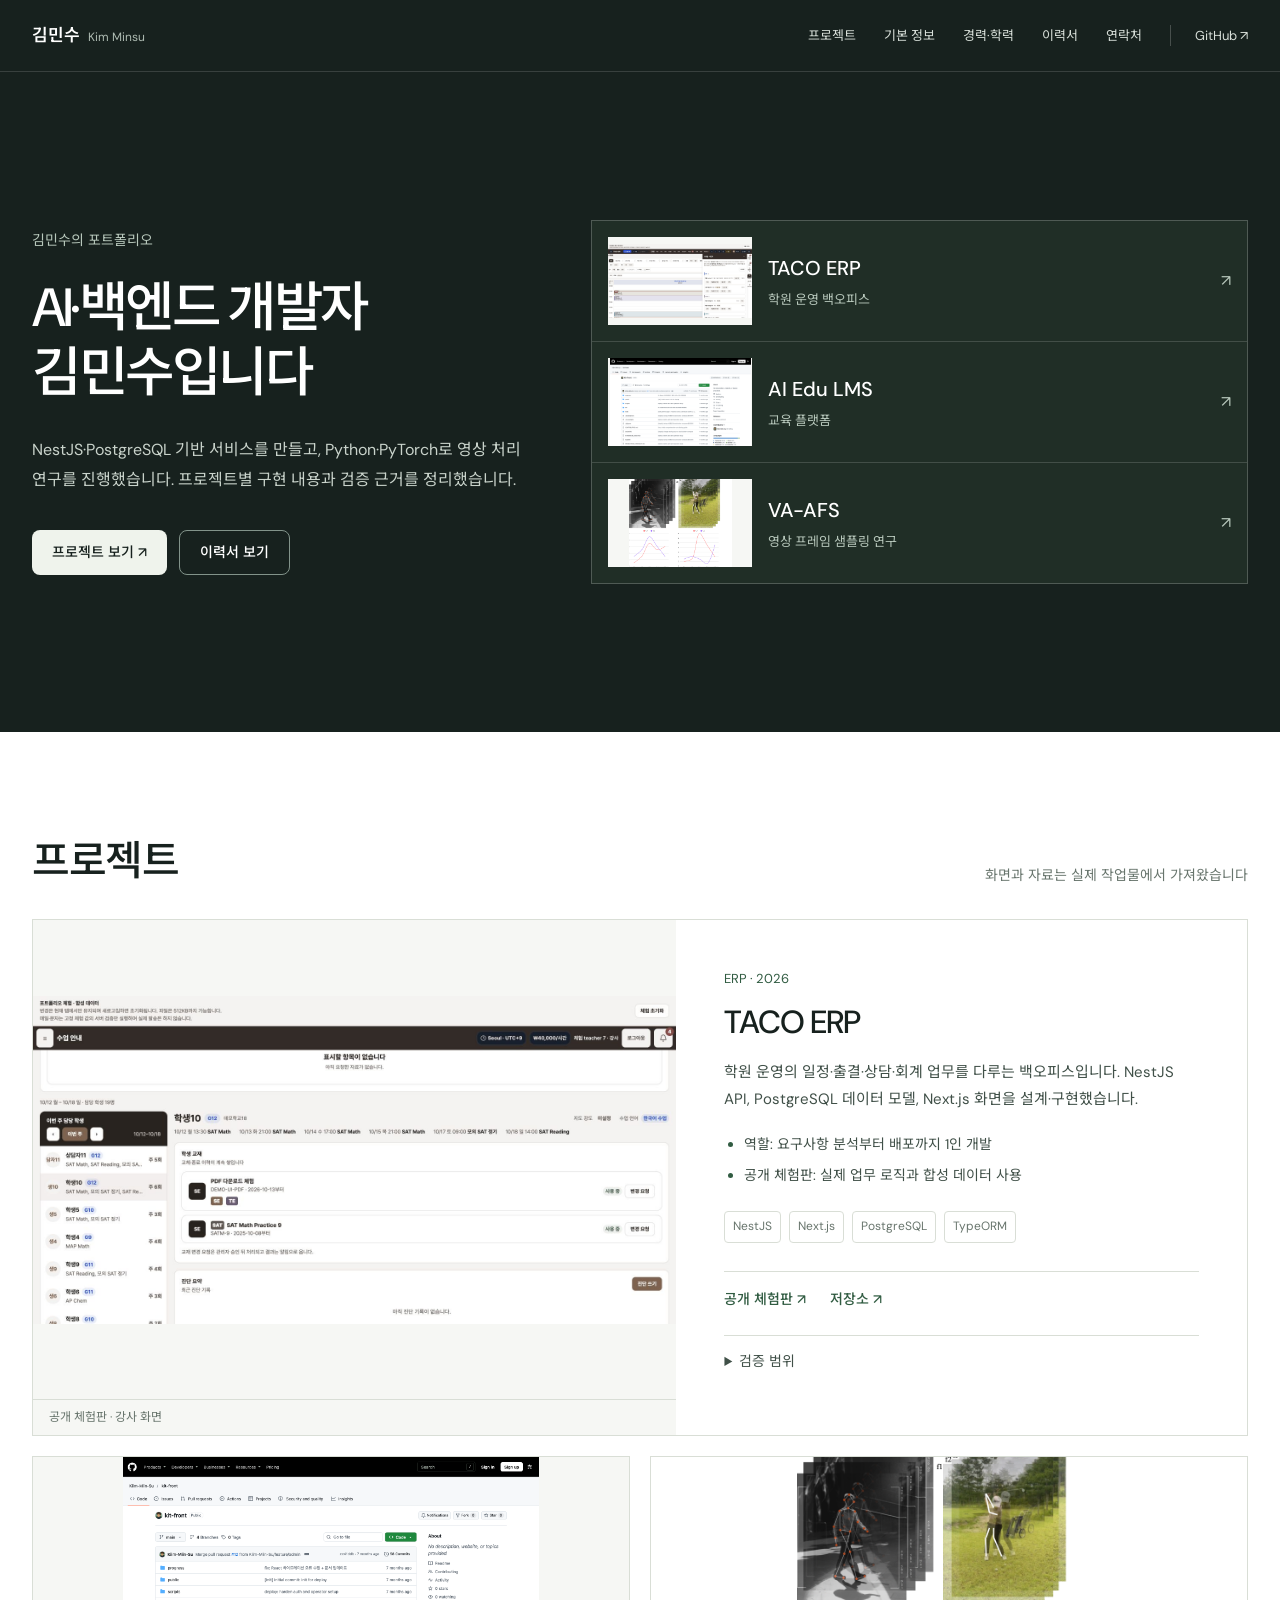
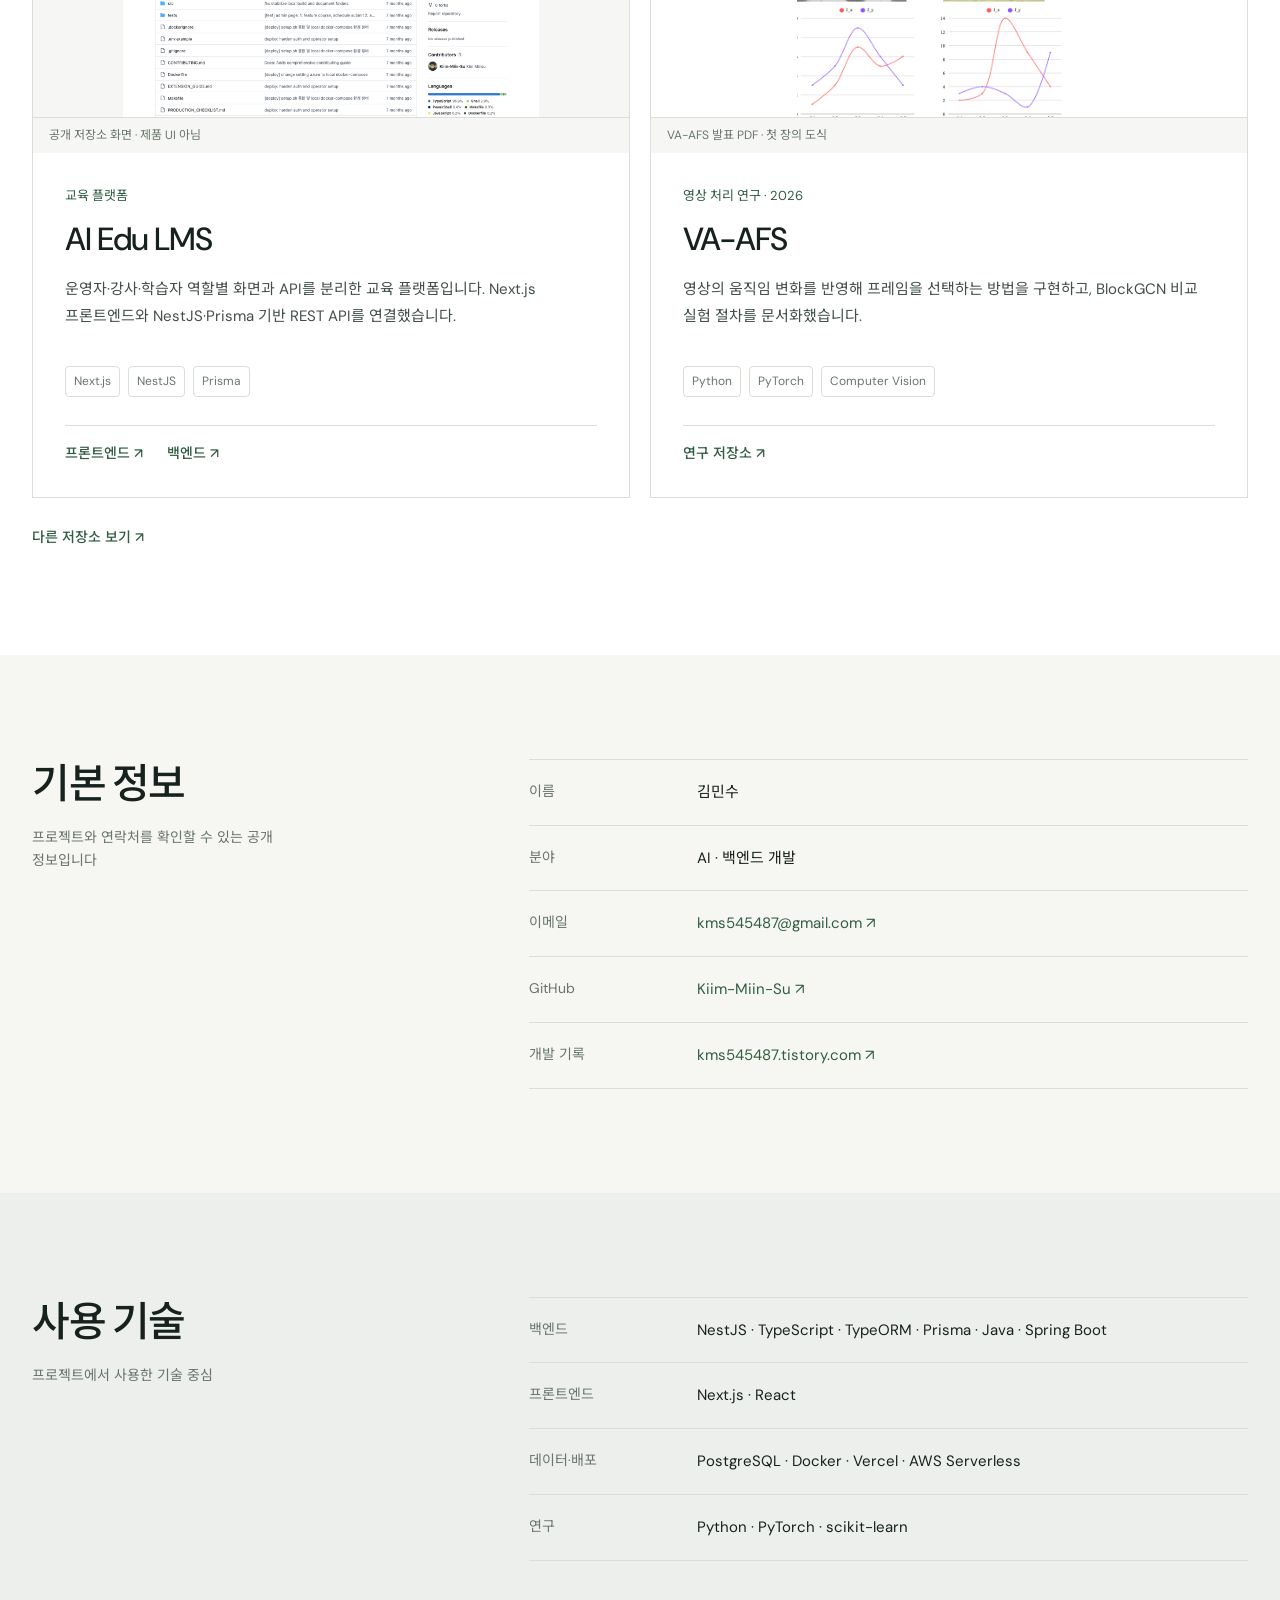
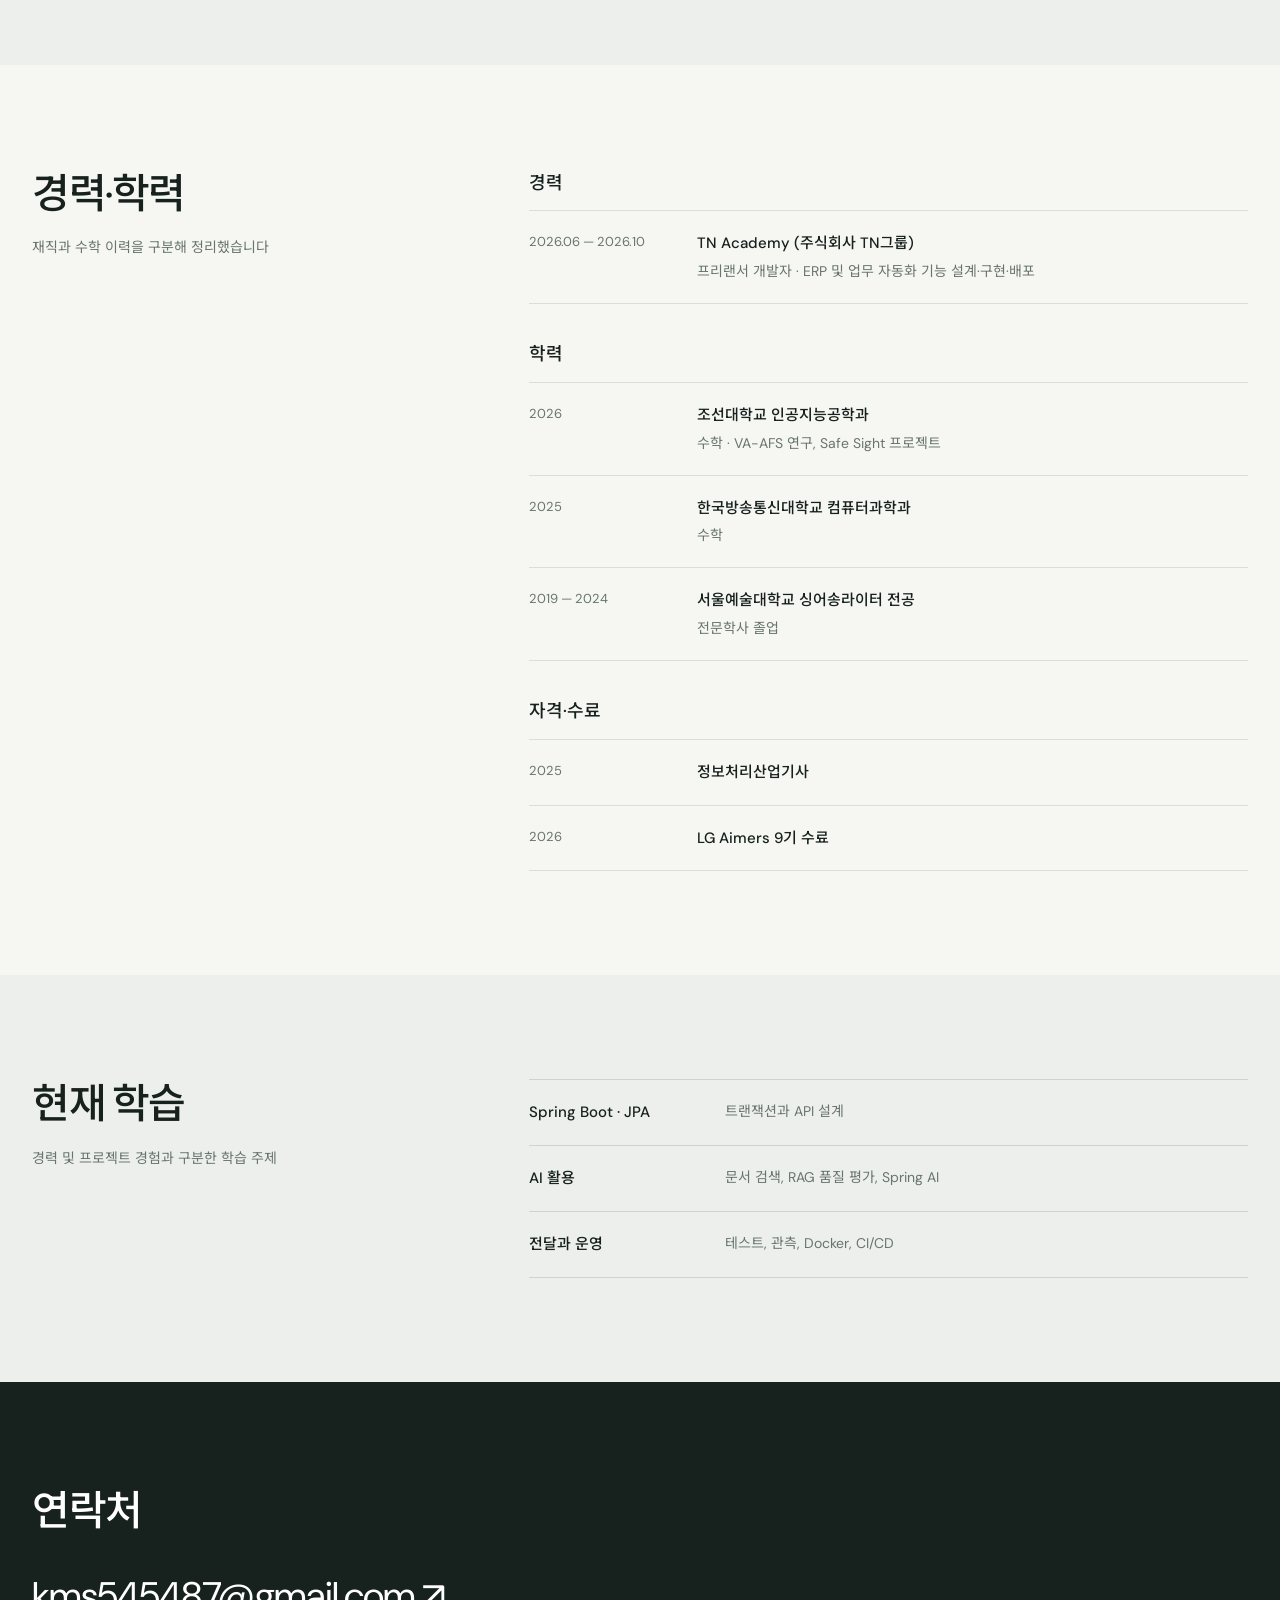
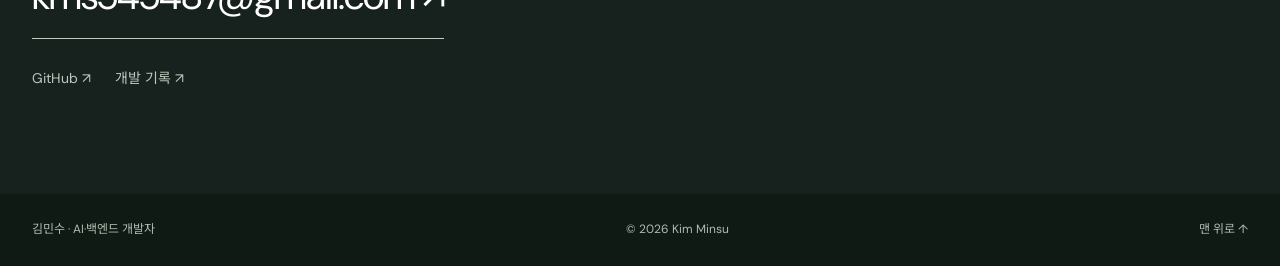
==== commit ccbc6f43: "[fix] 메인 소개와 프로젝트 이미지 표시 수정" ====
--- a/index.html
+++ b/index.html
@@ -4,18 +4,18 @@
   <meta charset="utf-8">
   <meta name="viewport" content="width=device-width, initial-scale=1">
   <meta name="theme-color" content="#17211e">
-  <meta name="description" content="김민수의 백엔드 개발 포트폴리오. TACO ERP, AI Edu LMS, VA-AFS와 경력·학력을 정리했습니다.">
+  <meta name="description" content="AI·백엔드 개발자 김민수의 포트폴리오. 서비스 개발과 영상 처리 연구, 경력·학력을 정리했습니다.">
   <meta property="og:type" content="website">
   <meta property="og:locale" content="ko_KR">
-  <meta property="og:title" content="김민수 | 백엔드 개발자">
-  <meta property="og:description" content="프로젝트, 경력, 학력과 연락처를 확인할 수 있습니다.">
+  <meta property="og:title" content="김민수 | AI·백엔드 개발자">
+  <meta property="og:description" content="서비스 개발과 영상 처리 연구, 경력과 학력을 정리했습니다.">
   <meta property="og:url" content="https://kiim-miin-su.github.io/github.io/">
   <meta property="og:image" content="https://kiim-miin-su.github.io/github.io/og-image.svg">
   <link rel="canonical" href="https://kiim-miin-su.github.io/github.io/">
   <link rel="icon" href="favicon.svg" type="image/svg+xml">
   <link rel="stylesheet" href="style.css">
   <script src="script.js" defer></script>
-  <title>김민수 | 백엔드 개발자</title>
+  <title>김민수 | AI·백엔드 개발자</title>
 </head>
 <body>
   <a class="skip-link" href="#main">본문으로 바로가기</a>
@@ -45,25 +45,38 @@
     <section class="hero" aria-labelledby="hero-heading">
       <div class="container hero-inner">
         <div class="hero-copy">
-          <p class="hero-kicker">김민수 · 백엔드 개발자</p>
-          <h1 id="hero-heading">학원 운영 ERP를<br>설계하고 구현했습니다</h1>
-          <p class="hero-description">TN Academy에서 일정·출결·상담·회계 업무를 다루는 TACO ERP를 1인 개발했습니다. NestJS, PostgreSQL, Next.js로 API와 화면을 연결했습니다.</p>
+          <p class="hero-kicker">김민수의 포트폴리오</p>
+          <h1 id="hero-heading">AI·백엔드 개발자<br>김민수입니다</h1>
+          <p class="hero-description">NestJS·PostgreSQL 기반 서비스를 만들고, Python·PyTorch로 영상 처리 연구를 진행했습니다. 프로젝트별 구현 내용과 검증 근거를 정리했습니다.</p>
           <div class="hero-actions">
             <a class="button button-primary" href="#work">프로젝트 보기 ↗</a>
             <a class="button button-secondary" href="resume.html">이력서 보기</a>
           </div>
         </div>
-        <figure class="hero-visual">
-          <img src="assets/taco-erp-browser.jpg" alt="TACO ERP 공개 체험판의 스케줄과 구성원 시간대 화면" width="1512" height="772">
-          <figcaption>TACO ERP 공개 체험판 · 실제 브라우저 화면</figcaption>
-        </figure>
+        <nav class="hero-projects" aria-label="프로젝트 바로가기">
+          <a class="hero-project-link" href="#project-taco">
+            <span class="hero-project-thumb"><img src="assets/taco-erp-browser.jpg" alt="TACO ERP 공개 체험판 화면" width="1512" height="772"></span>
+            <span><strong>TACO ERP</strong><small>학원 운영 백오피스</small></span>
+            <span aria-hidden="true">↗</span>
+          </a>
+          <a class="hero-project-link" href="#project-lms">
+            <span class="hero-project-thumb"><img src="assets/ai-edu-repository.png" alt="AI Edu LMS 공개 저장소 화면" width="1440" height="900"></span>
+            <span><strong>AI Edu LMS</strong><small>교육 플랫폼</small></span>
+            <span aria-hidden="true">↗</span>
+          </a>
+          <a class="hero-project-link" href="#project-va-afs">
+            <span class="hero-project-thumb"><img src="assets/va-afs-pdf.png" alt="VA-AFS 발표 자료 도식" width="700" height="600"></span>
+            <span><strong>VA-AFS</strong><small>영상 프레임 샘플링 연구</small></span>
+            <span aria-hidden="true">↗</span>
+          </a>
+        </nav>
       </div>
     </section>
 
     <section class="work section-pad" id="work" aria-labelledby="work-heading">
       <div class="container">
         <div class="section-heading"><h2 id="work-heading">프로젝트</h2><p>화면과 자료는 실제 작업물에서 가져왔습니다</p></div>
-        <article class="project-feature">
+        <article class="project-feature" id="project-taco">
           <figure class="project-image">
             <img src="assets/taco-erp-teacher.jpg" alt="TACO ERP 공개 체험판의 강사용 학생·교재 화면" width="1512" height="772" loading="lazy">
             <figcaption>공개 체험판 · 강사 화면</figcaption>
@@ -88,7 +101,7 @@
           </div>
         </article>
         <div class="project-grid">
-          <article class="project-card">
+          <article class="project-card" id="project-lms">
             <figure class="project-image">
               <img src="assets/ai-edu-repository.png" alt="AI Edu LMS 프론트엔드 공개 GitHub 저장소의 브라우저 화면" width="1440" height="900" loading="lazy">
               <figcaption>공개 저장소 화면 · 제품 UI 아님</figcaption>
@@ -104,7 +117,7 @@
               </div>
             </div>
           </article>
-          <article class="project-card">
+          <article class="project-card" id="project-va-afs">
             <figure class="project-image project-image-contain">
               <img src="assets/va-afs-pdf.png" alt="VA-AFS 발표 PDF의 영상 프레임, 스켈레톤 좌표와 그래프 도식" width="700" height="600" loading="lazy">
               <figcaption>VA-AFS 발표 PDF · 첫 장의 도식</figcaption>
@@ -127,7 +140,7 @@
         <div><h2 id="about-heading">기본 정보</h2><p class="section-note">프로젝트와 연락처를 확인할 수 있는 공개 정보입니다</p></div>
         <dl class="info-list">
           <div><dt>이름</dt><dd>김민수</dd></div>
-          <div><dt>분야</dt><dd>백엔드 개발 · 웹 서비스</dd></div>
+          <div><dt>분야</dt><dd>AI · 백엔드 개발</dd></div>
           <div><dt>이메일</dt><dd><a href="mailto:kms545487@gmail.com">kms545487@gmail.com ↗</a></dd></div>
           <div><dt>GitHub</dt><dd><a href="https://github.com/Kiim-Miin-Su" target="_blank" rel="noopener noreferrer">Kiim-Miin-Su ↗</a></dd></div>
           <div><dt>개발 기록</dt><dd><a href="https://kms545487.tistory.com" target="_blank" rel="noopener noreferrer">kms545487.tistory.com ↗</a></dd></div>
@@ -189,6 +202,6 @@
       </div>
     </section>
   </main>
-  <footer class="site-footer"><div class="container footer-inner"><span>김민수 · 백엔드 개발자</span><span>© 2026 Kim Minsu</span><a href="#top">맨 위로 ↑</a></div></footer>
+  <footer class="site-footer"><div class="container footer-inner"><span>김민수 · AI·백엔드 개발자</span><span>© 2026 Kim Minsu</span><a href="#top">맨 위로 ↑</a></div></footer>
 </body>
 </html>
--- a/style.css
+++ b/style.css
@@ -49,9 +49,17 @@
 .button-primary:hover { background: #dfe9db; }
 .button-secondary { border: 1px solid #82938a; color: white; }
 .button-secondary:hover { background: #2a3930; }
-.hero-visual { min-width: 0; border: 1px solid #ffffff36; background: #28332c; }
-.hero-visual img { width: 100%; height: 380px; object-fit: contain; background: #f3f4f1; }
-.hero-visual figcaption { padding: 12px 16px; border-top: 1px solid #ffffff27; color: #c1cdc3; font-size: 12px; }
+.hero-projects { min-width: 0; border: 1px solid #ffffff36; background: #202e26; }
+.hero-project-link { display: grid; grid-template-columns: 144px minmax(0, 1fr) auto; align-items: center; gap: 16px; min-height: 120px; padding: 16px; transition: background-color .18s ease; }
+.hero-project-link + .hero-project-link { border-top: 1px solid #ffffff27; }
+.hero-project-link:hover { background: #2a3b30; }
+.hero-project-link:focus-visible { outline: 2px solid #dce9dd; outline-offset: -2px; }
+.hero-project-thumb { display: block; width: 144px; height: 88px; overflow: hidden; background: #f6f7f4; }
+.hero-project-thumb img { width: 100%; height: 100%; object-fit: contain; }
+.hero-project-link strong, .hero-project-link small { display: block; }
+.hero-project-link strong { font-size: 20px; font-weight: 500; }
+.hero-project-link small { margin-top: 4px; color: #b8c8bc; font-size: 13px; }
+.hero-project-link > span:last-child { color: #b8c8bc; }
 
 .section-pad { padding-block: 104px; }
 .section-heading { display: flex; justify-content: space-between; align-items: end; gap: 24px; margin-bottom: 32px; }
@@ -60,11 +68,10 @@
 .work { background: var(--white); }
 .project-feature { display: grid; grid-template-columns: 1.06fr .94fr; border: 1px solid var(--line); }
 .project-image { min-width: 0; overflow: hidden; background: #edf0eb; }
-.project-image img { width: 100%; height: 260px; object-fit: cover; object-position: center top; }
+.project-image img { width: 100%; height: 260px; object-fit: contain; background: #f6f7f4; }
 .project-image figcaption { min-height: 36px; display: flex; align-items: center; padding: 7px 16px; background: #f6f7f4; color: var(--muted); border-top: 1px solid var(--line); font-size: 12px; }
-.project-feature .project-image img { height: 100%; min-height: 420px; }
-.project-feature .project-image { display: flex; flex-direction: column; }
-.project-feature .project-image img { flex: 1; }
+.project-feature .project-image { display: flex; flex-direction: column; min-height: 0; }
+.project-feature .project-image img { flex: 1; height: 0; min-height: 0; }
 .project-image-contain img { object-fit: contain; background: white; }
 .project-copy { padding: 32px; }
 .project-feature .project-copy { padding: 48px; }
@@ -147,6 +154,10 @@
 .resume-actions a, .resume-actions button { border: 0; background: none; color: var(--accent); cursor: pointer; font-size: 13px; }
 .resume-actions a:hover, .resume-actions button:hover { text-decoration: underline; }
 
+@media (max-width: 1000px) {
+  .project-feature { grid-template-columns: 1fr; }
+  .project-feature .project-image img { flex: none; height: auto; aspect-ratio: 1512 / 772; }
+}
 @media (max-width: 900px) {
   .container { width: min(100% - 48px, 1248px); }
   .desktop-nav { gap: 16px; }
@@ -165,12 +176,15 @@
   .hero-inner { display: block; padding-block: 64px; }
   .hero h1 { font-size: clamp(34px, 8vw, 48px); }
   .hero-description { font-size: 15px; }
-  .hero-visual { margin-top: 48px; }
+  .hero-projects { margin-top: 48px; }
+  .hero-project-link { grid-template-columns: 100px minmax(0, 1fr) auto; gap: 12px; min-height: 92px; padding: 12px; }
+  .hero-project-thumb { width: 100px; height: 68px; }
+  .hero-project-link strong { font-size: 16px; }
+  .hero-project-link small { font-size: 12px; }
   .section-pad { padding-block: 72px; }
   .section-heading { display: block; }
   .section-heading p { margin-top: 8px; }
   .project-feature, .project-grid, .two-column { display: block; }
-  .project-feature .project-image img { min-height: 0; height: 280px; }
   .project-feature .project-copy, .project-copy { padding: 24px; }
   .project-card { margin-top: 20px; }
   .project-card .project-copy { min-height: 0; }
@@ -186,7 +200,8 @@
 }
 @media (max-width: 420px) {
   .info-list > div, .history-list li, .learning-list li { grid-template-columns: 1fr; gap: 4px; }
-  .hero-visual img { height: 240px; }
+  .hero-project-link { grid-template-columns: 80px minmax(0, 1fr) auto; }
+  .hero-project-thumb { width: 80px; height: 64px; }
   .project-image img { height: 220px; }
   .resume-paper { padding: 24px; }
 }
